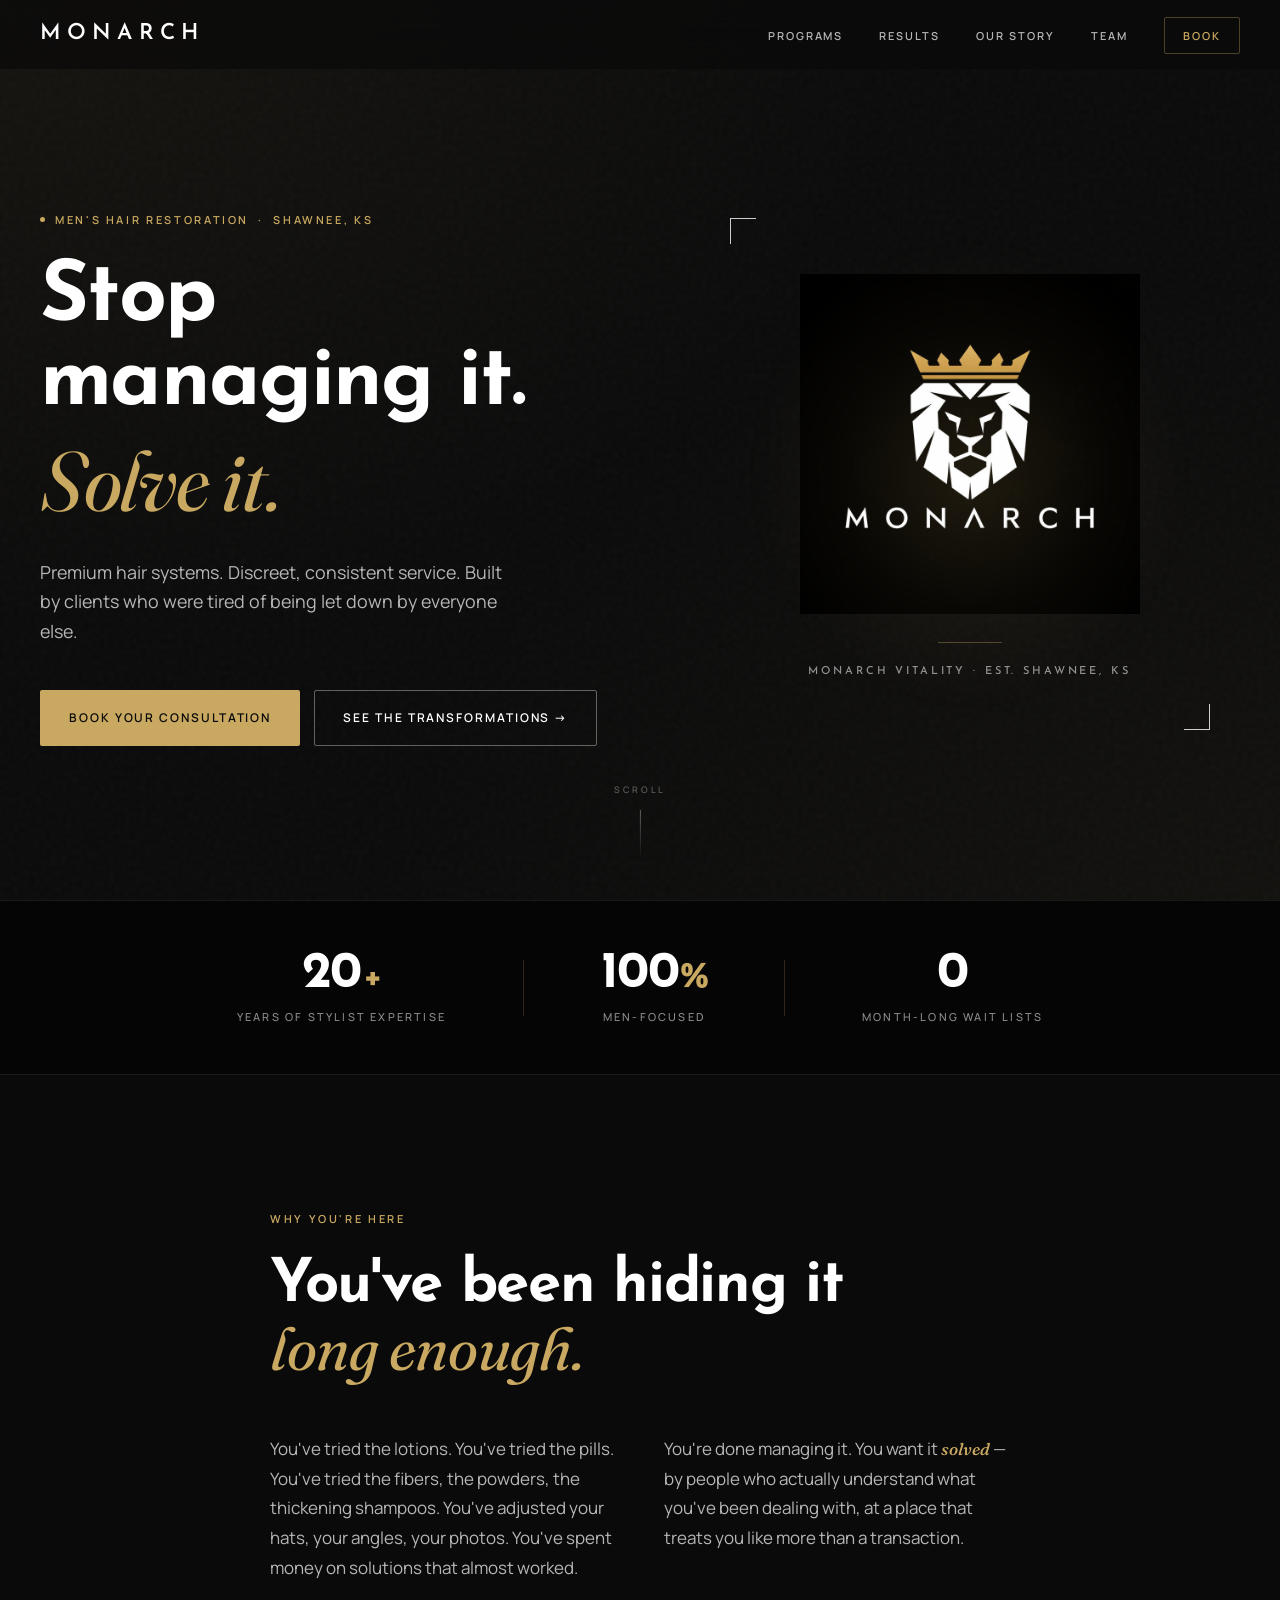
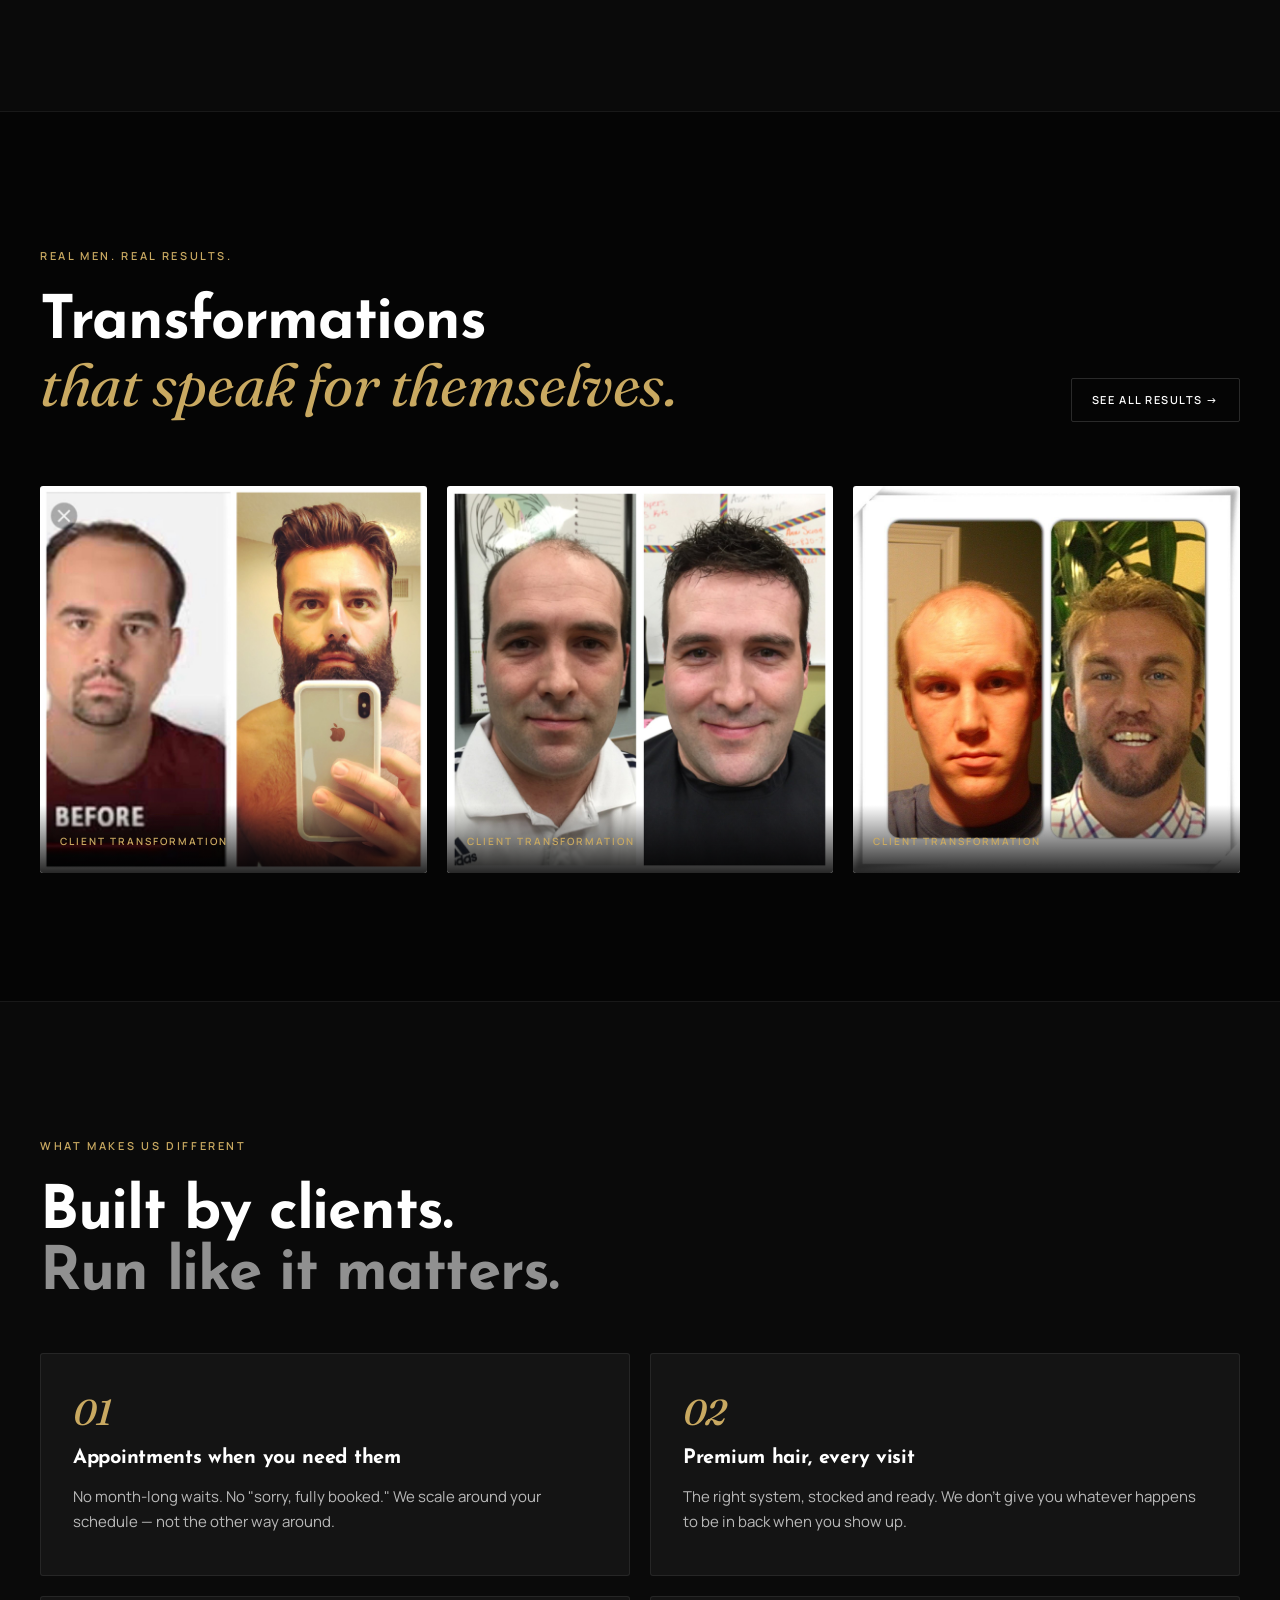
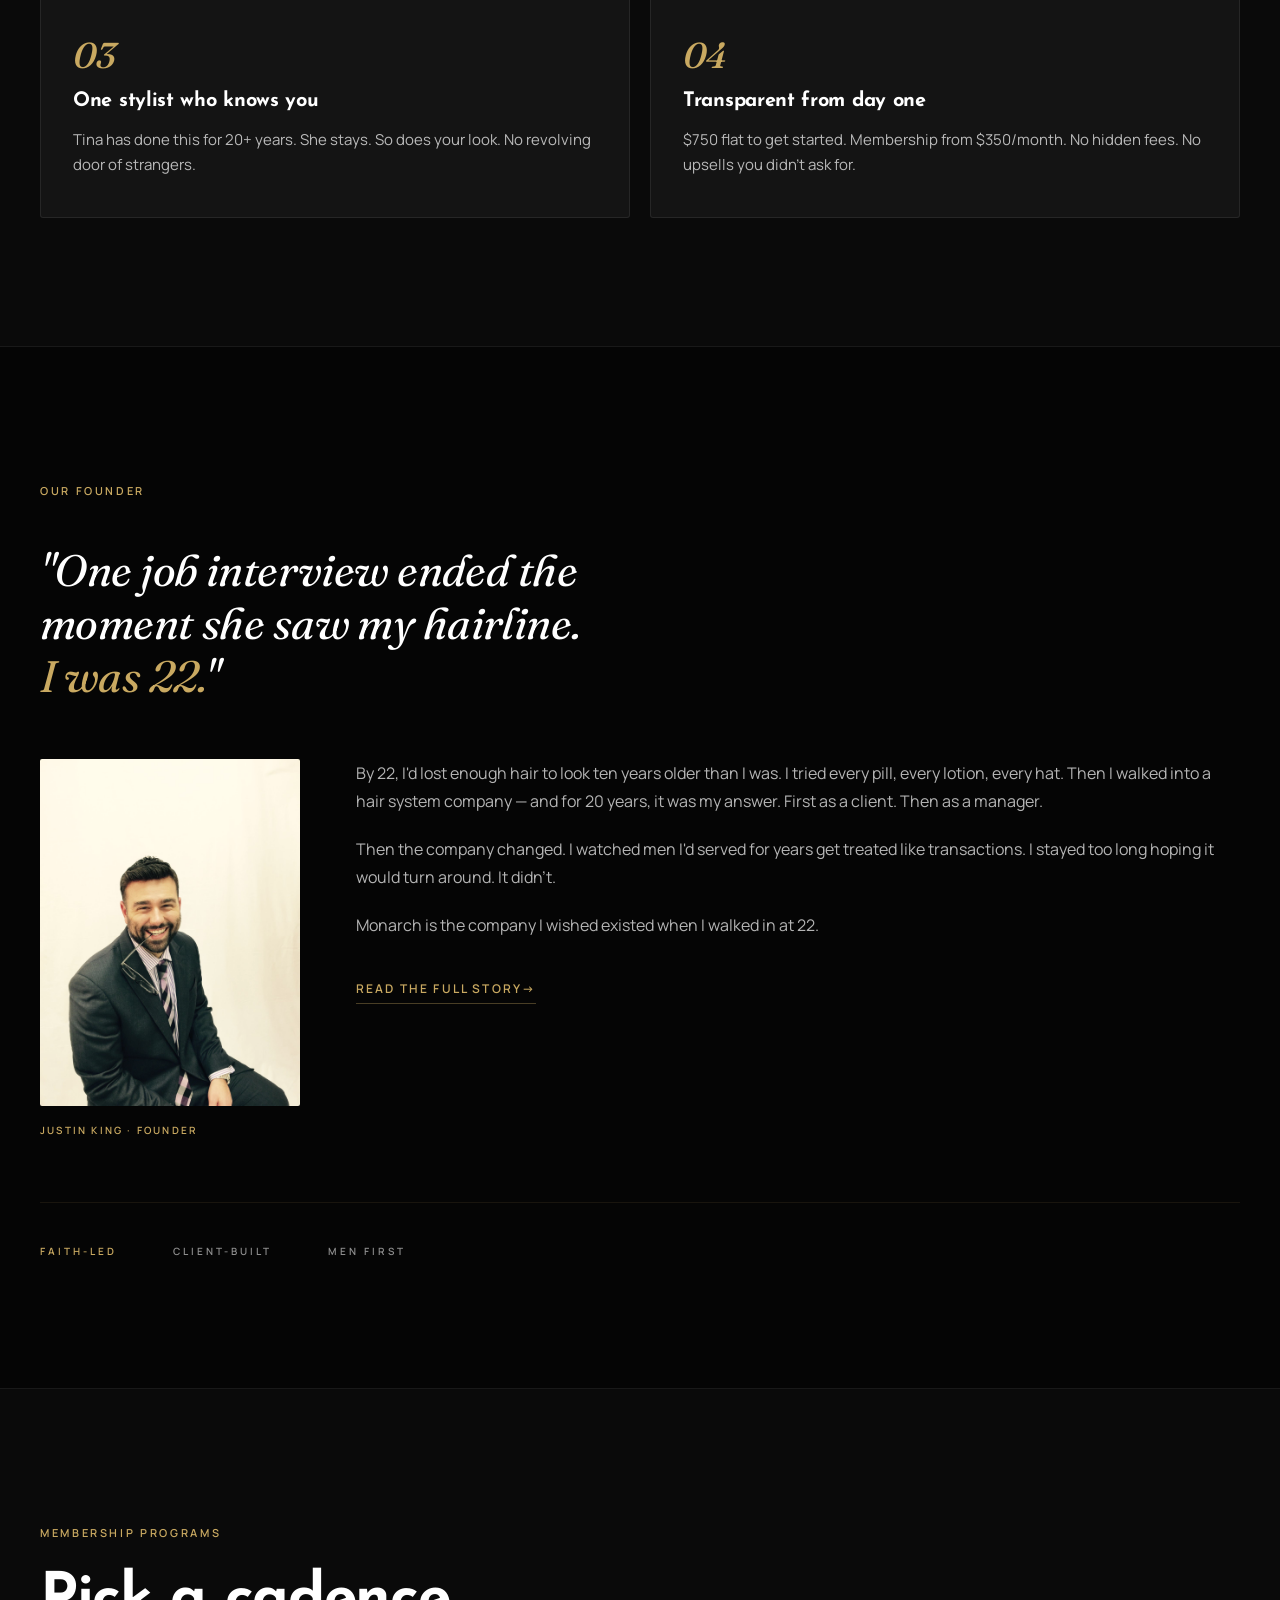
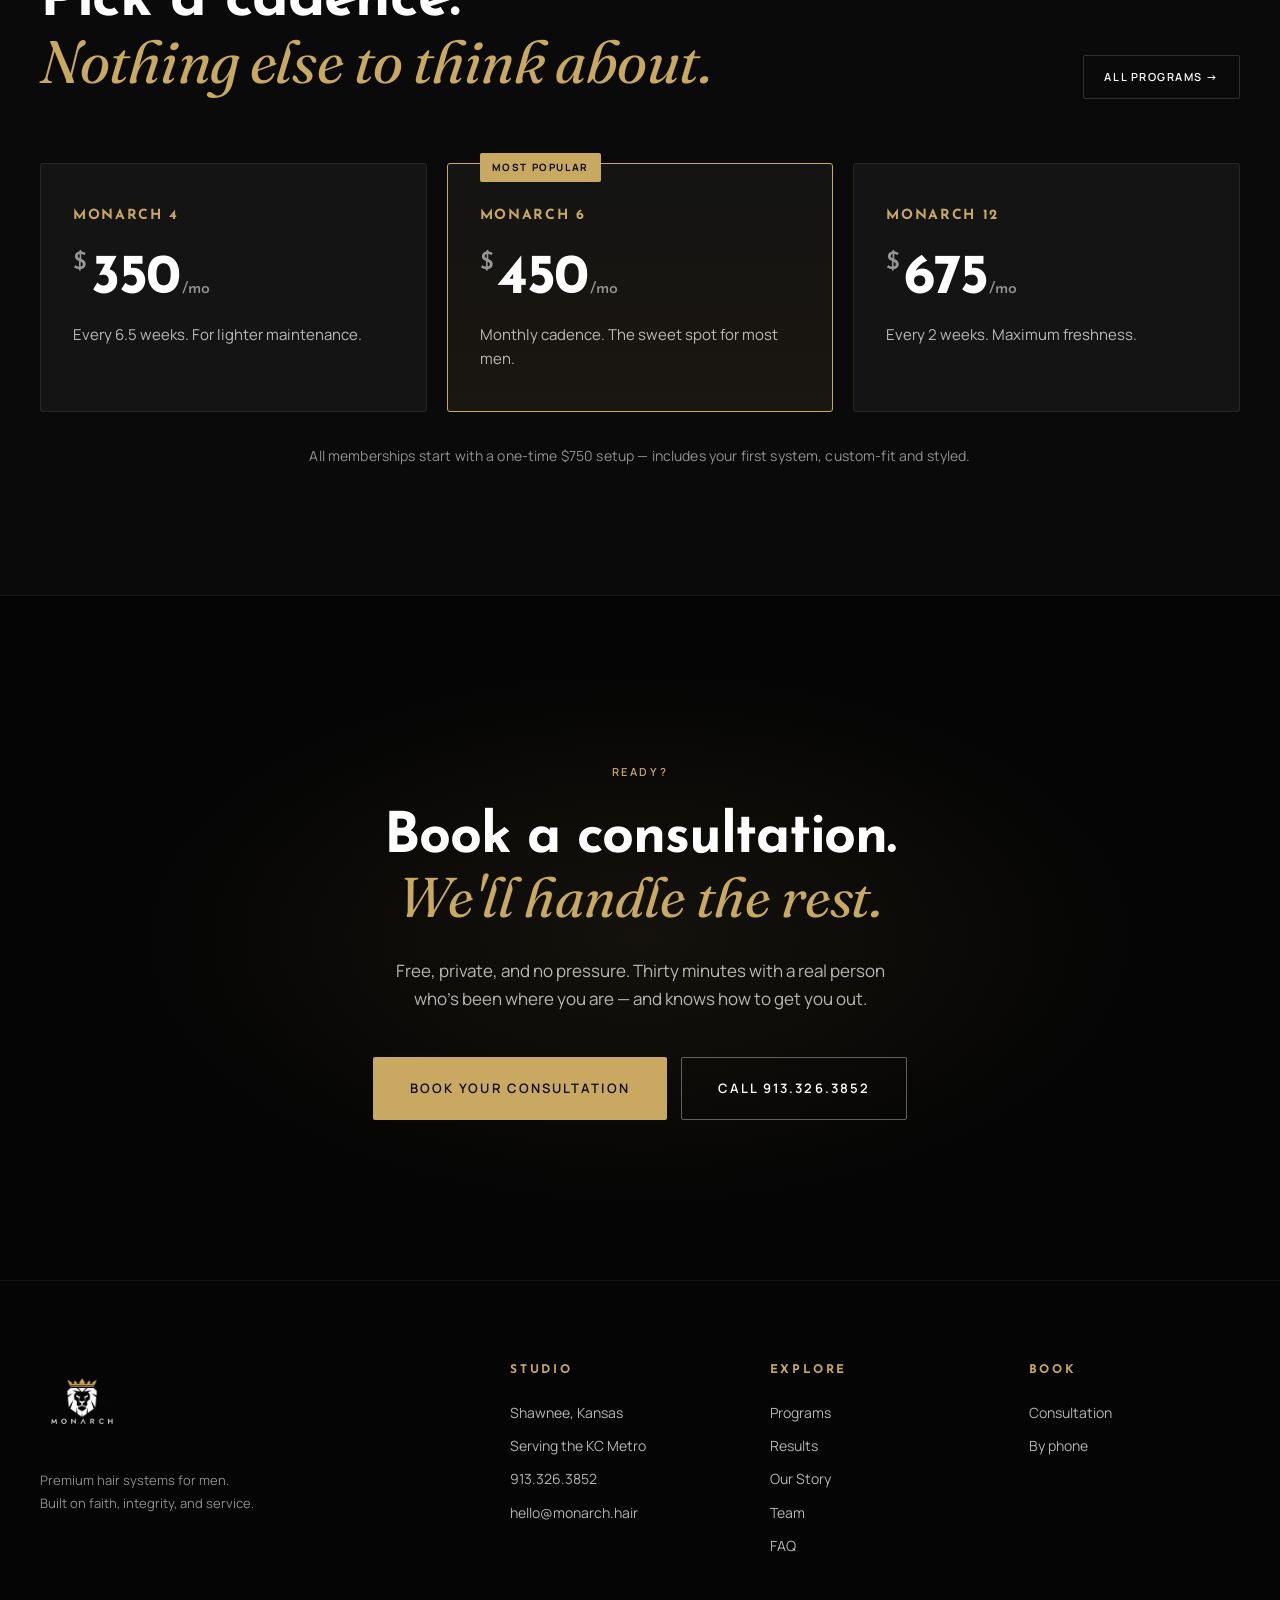
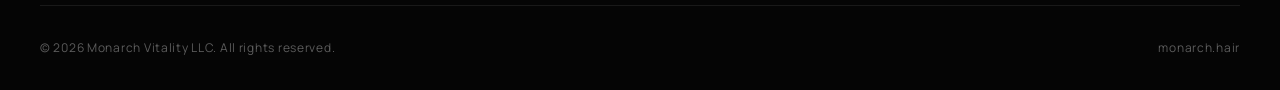
==== index.html @ 95d44c22 "initial site upload" ====
<!DOCTYPE html>
<html lang="en">
<head>
    <meta charset="UTF-8">
    <meta name="viewport" content="width=device-width, initial-scale=1.0">
    <title>Monarch — Premium Hair Systems for Men | Shawnee, KS</title>
    <meta name="description" content="Monarch is a premium men's hair restoration studio in Shawnee, KS. Discreet, consistent service. Built by clients who were tired of being let down.">
    <meta name="theme-color" content="#0A0A0A">

    <!-- Open Graph / Social -->
    <meta property="og:title" content="Monarch — Premium Hair Systems for Men">
    <meta property="og:description" content="Stop managing it. Solve it. Premium hair systems and elite service, built for men.">
    <meta property="og:type" content="website">
    <meta property="og:image" content="/images/logos/monarch-logo-white-gold-on-black.png">

    <!-- Favicon placeholder - replace with real one later -->
    <link rel="icon" type="image/png" href="images/logos/monarch-mark-black-gold.png">

    <!-- Fonts: Josefin Sans (display, matches logo) + Manrope (body) + Fraunces (serif italic) -->
    <link rel="preconnect" href="https://fonts.googleapis.com">
    <link rel="preconnect" href="https://fonts.gstatic.com" crossorigin>
    <link href="https://fonts.googleapis.com/css2?family=Josefin+Sans:wght@300;400;500;600;700&family=Manrope:wght@300;400;500;600;700&family=Fraunces:ital,wght@1,300;1,400;1,500&display=swap" rel="stylesheet">

    <link rel="stylesheet" href="css/styles.css">

    <!-- Add .js class before paint so reveal animations only apply when JS is working -->
    <script>document.documentElement.classList.add('js');</script>
</head>
<body>

<!-- ============ NAV ============ -->
<nav class="nav" id="nav">
    <div class="nav__inner">
        <a href="index.html" class="nav__logo" aria-label="Monarch home">
            <span class="nav__logo-text">MONARCH</span>
        </a>
        <button class="nav__toggle" id="navToggle" aria-label="Open menu" aria-expanded="false">
            <span></span><span></span><span></span>
        </button>
        <ul class="nav__links" id="navLinks">
            <li><a href="programs.html">Programs</a></li>
            <li><a href="results.html">Results</a></li>
            <li><a href="story.html">Our Story</a></li>
            <li><a href="team.html">Team</a></li>
            <li><a href="book.html" class="nav__cta">Book</a></li>
        </ul>
    </div>
</nav>

<!-- ============ HERO ============ -->
<section class="hero">
    <div class="hero__grain"></div>
    <div class="hero__inner">
        <div class="hero__text">
            <div class="eyebrow reveal" data-delay="0">
                <span class="eyebrow__dot"></span>
                Men's hair restoration &nbsp;·&nbsp; Shawnee, KS
            </div>
            <h1 class="hero__headline">
                <span class="reveal" data-delay="100">Stop managing it.</span>
                <span class="reveal serif-italic gold" data-delay="250">Solve it.</span>
            </h1>
            <p class="hero__sub reveal" data-delay="450">
                Premium hair systems. Discreet, consistent service.
                Built by clients who were tired of being let down by everyone else.
            </p>
            <div class="hero__ctas reveal" data-delay="600">
                <a href="book.html" class="btn btn--gold">Book your consultation</a>
                <a href="results.html" class="btn btn--ghost">See the transformations &rarr;</a>
            </div>
        </div>
        <div class="hero__visual reveal" data-delay="200">
            <div class="hero__logo-plate">
                <div class="hero__logo-glow" aria-hidden="true"></div>
                <img src="images/logos/monarch-logo-white-gold-on-black.png" alt="Monarch Vitality" class="hero__logo-mark">
                <div class="hero__logo-rule" aria-hidden="true"></div>
                <div class="hero__logo-tagline">Monarch Vitality &middot; Est. Shawnee, KS</div>
            </div>
        </div>
    </div>
    <div class="hero__scroll-hint" aria-hidden="true">
        <span>Scroll</span>
        <div class="hero__scroll-line"></div>
    </div>
</section>

<!-- ============ TRUST BAR ============ -->
<section class="trust-bar">
    <div class="trust-bar__inner">
        <div class="trust-bar__item">
            <div class="trust-bar__num">20<span>+</span></div>
            <div class="trust-bar__label">Years of stylist expertise</div>
        </div>
        <div class="trust-bar__divider"></div>
        <div class="trust-bar__item">
            <div class="trust-bar__num">100<span>%</span></div>
            <div class="trust-bar__label">Men-focused</div>
        </div>
        <div class="trust-bar__divider"></div>
        <div class="trust-bar__item">
            <div class="trust-bar__num">0</div>
            <div class="trust-bar__label">Month-long wait lists</div>
        </div>
    </div>
</section>

<!-- ============ PAIN / CONNECTION ============ -->
<section class="section pain">
    <div class="container container--narrow">
        <div class="eyebrow">Why you're here</div>
        <h2 class="section__headline">
            You've been hiding it<br>
            <span class="serif-italic gold">long enough.</span>
        </h2>
        <div class="pain__grid">
            <p class="pain__copy">
                You've tried the lotions. You've tried the pills. You've tried the fibers,
                the powders, the thickening shampoos. You've adjusted your hats, your angles,
                your photos. You've spent money on solutions that almost worked.
            </p>
            <p class="pain__copy">
                You're done managing it. You want it <em>solved</em> — by people who actually
                understand what you've been dealing with, at a place that treats you like
                more than a transaction.
            </p>
        </div>
    </div>
</section>

<!-- ============ TRANSFORMATIONS TEASER ============ -->
<section class="section transformations">
    <div class="container">
        <div class="section__head section__head--split">
            <div>
                <div class="eyebrow">Real men. Real results.</div>
                <h2 class="section__headline">
                    Transformations<br>
                    <span class="serif-italic gold">that speak for themselves.</span>
                </h2>
            </div>
            <a href="results.html" class="btn btn--ghost-sm">See all results &rarr;</a>
        </div>
        <div class="transformations__grid">
            <figure class="transformation">
                <img src="images/before-after/transformation-2.jpg" alt="Monarch client transformation — before and after" loading="lazy">
                <figcaption>
                    <span class="transformation__tag">Client transformation</span>
                </figcaption>
            </figure>
            <figure class="transformation">
                <img src="images/before-after/transformation-1.jpg" alt="Monarch client transformation — before and after" loading="lazy">
                <figcaption>
                    <span class="transformation__tag">Client transformation</span>
                </figcaption>
            </figure>
            <figure class="transformation">
                <img src="images/before-after/transformation-3.jpg" alt="Monarch client transformation — before and after" loading="lazy">
                <figcaption>
                    <span class="transformation__tag">Client transformation</span>
                </figcaption>
            </figure>
        </div>
    </div>
</section>

<!-- ============ WHY MONARCH ============ -->
<section class="section why">
    <div class="container">
        <div class="eyebrow">What makes us different</div>
        <h2 class="section__headline">
            Built by clients.<br>
            <span class="muted">Run like it matters.</span>
        </h2>

        <div class="why__grid">
            <article class="why__card">
                <div class="why__num">01</div>
                <h3 class="why__title">Appointments when you need them</h3>
                <p class="why__copy">
                    No month-long waits. No "sorry, fully booked."
                    We scale around your schedule — not the other way around.
                </p>
            </article>
            <article class="why__card">
                <div class="why__num">02</div>
                <h3 class="why__title">Premium hair, every visit</h3>
                <p class="why__copy">
                    The right system, stocked and ready. We don't give you
                    whatever happens to be in back when you show up.
                </p>
            </article>
            <article class="why__card">
                <div class="why__num">03</div>
                <h3 class="why__title">One stylist who knows you</h3>
                <p class="why__copy">
                    Tina has done this for 20+ years. She stays.
                    So does your look. No revolving door of strangers.
                </p>
            </article>
            <article class="why__card">
                <div class="why__num">04</div>
                <h3 class="why__title">Transparent from day one</h3>
                <p class="why__copy">
                    $750 flat to get started. Membership from $350/month.
                    No hidden fees. No upsells you didn't ask for.
                </p>
            </article>
        </div>
    </div>
</section>

<!-- ============ FOUNDER STORY TEASER ============ -->
<section class="section founder">
    <div class="container">
        <div class="eyebrow">Our founder</div>
        <blockquote class="founder__quote">
            "One job interview ended the moment she saw my hairline.
            <span class="gold">I was 22.</span>"
        </blockquote>
        <div class="founder__grid">
            <div class="founder__portrait">
                <img src="images/photos/justin-portrait-full.jpg" alt="Justin King, founder of Monarch">
                <div class="founder__portrait-caption">Justin King &middot; Founder</div>
            </div>
            <div class="founder__body">
                <p>
                    By 22, I'd lost enough hair to look ten years older than I was.
                    I tried every pill, every lotion, every hat. Then I walked into a
                    hair system company &mdash; and for 20 years, it was my answer.
                    First as a client. Then as a manager.
                </p>
                <p>
                    Then the company changed. I watched men I'd served for years get
                    treated like transactions. I stayed too long hoping it would turn
                    around. It didn't.
                </p>
                <p>
                    Monarch is the company I wished existed when I walked in at 22.
                </p>
                <a href="story.html" class="link-arrow">Read the full story</a>
            </div>
        </div>
        <div class="values-row">
            <div class="values-row__item">Faith-led</div>
            <div class="values-row__item">Client-built</div>
            <div class="values-row__item">Men first</div>
        </div>
    </div>
</section>

<!-- ============ PROGRAMS PREVIEW ============ -->
<section class="section programs">
    <div class="container">
        <div class="section__head section__head--split">
            <div>
                <div class="eyebrow">Membership programs</div>
                <h2 class="section__headline">
                    Pick a cadence.<br>
                    <span class="serif-italic gold">Nothing else to think about.</span>
                </h2>
            </div>
            <a href="programs.html" class="btn btn--ghost-sm">All programs &rarr;</a>
        </div>
        <div class="programs__grid">
            <div class="program">
                <div class="program__tier">Monarch 4</div>
                <div class="program__price"><span class="program__currency">$</span>350<span class="program__per">/mo</span></div>
                <div class="program__desc">Every 6.5 weeks. For lighter maintenance.</div>
            </div>
            <div class="program program--featured">
                <div class="program__badge">Most popular</div>
                <div class="program__tier">Monarch 6</div>
                <div class="program__price"><span class="program__currency">$</span>450<span class="program__per">/mo</span></div>
                <div class="program__desc">Monthly cadence. The sweet spot for most men.</div>
            </div>
            <div class="program">
                <div class="program__tier">Monarch 12</div>
                <div class="program__price"><span class="program__currency">$</span>675<span class="program__per">/mo</span></div>
                <div class="program__desc">Every 2 weeks. Maximum freshness.</div>
            </div>
        </div>
        <p class="programs__note">
            All memberships start with a one-time $750 setup &mdash; includes your first system, custom-fit and styled.
        </p>
    </div>
</section>

<!-- ============ FINAL CTA ============ -->
<section class="section cta-final">
    <div class="container container--narrow">
        <div class="cta-final__inner">
            <div class="eyebrow">Ready?</div>
            <h2 class="cta-final__headline">
                Book a consultation.<br>
                <span class="serif-italic gold">We'll handle the rest.</span>
            </h2>
            <p class="cta-final__sub">
                Free, private, and no pressure. Thirty minutes with a real person
                who's been where you are &mdash; and knows how to get you out.
            </p>
            <div class="cta-final__buttons">
                <a href="book.html" class="btn btn--gold btn--lg">Book your consultation</a>
                <a href="tel:9133263852" class="btn btn--ghost btn--lg">Call 913.326.3852</a>
            </div>
        </div>
    </div>
</section>

<!-- ============ FOOTER ============ -->
<footer class="footer">
    <div class="container">
        <div class="footer__top">
            <div class="footer__brand">
                <img src="images/logos/monarch-logo-white-gold-on-black.png" alt="Monarch" class="footer__logo">
                <p class="footer__tagline">
                    Premium hair systems for men.<br>
                    Built on faith, integrity, and service.
                </p>
            </div>
            <div class="footer__col">
                <h4>Studio</h4>
                <ul>
                    <li>Shawnee, Kansas</li>
                    <li>Serving the KC Metro</li>
                    <li><a href="tel:9133263852">913.326.3852</a></li>
                    <li><a href="mailto:hello@monarch.hair">hello@monarch.hair</a></li>
                </ul>
            </div>
            <div class="footer__col">
                <h4>Explore</h4>
                <ul>
                    <li><a href="programs.html">Programs</a></li>
                    <li><a href="results.html">Results</a></li>
                    <li><a href="story.html">Our Story</a></li>
                    <li><a href="team.html">Team</a></li>
                    <li><a href="faq.html">FAQ</a></li>
                </ul>
            </div>
            <div class="footer__col">
                <h4>Book</h4>
                <ul>
                    <li><a href="book.html">Consultation</a></li>
                    <li><a href="tel:9133263852">By phone</a></li>
                </ul>
            </div>
        </div>
        <div class="footer__bottom">
            <div>&copy; 2026 Monarch Vitality LLC. All rights reserved.</div>
            <div>monarch.hair</div>
        </div>
    </div>
</footer>

<script src="js/main.js"></script>
</body>
</html>
---- css/styles.css ----
/* ============================================================
   MONARCH VITALITY — CORE STYLES
   ============================================================ */

/* --- CSS Variables --------------------------------------- */
:root {
    /* Color palette */
    --black: #0A0A0A;
    --black-deep: #050505;
    --black-surface: #141414;
    --black-surface-2: #1C1C1C;

    --gold: #C9A961;
    --gold-bright: #D8B876;
    --gold-deep: #A88F4C;
    --gold-muted: rgba(201, 169, 97, 0.22);
    --gold-line: rgba(201, 169, 97, 0.35);
    --gold-faint: rgba(201, 169, 97, 0.1);

    --white: #FFFFFF;
    --white-95: rgba(255, 255, 255, 0.95);
    --white-80: rgba(255, 255, 255, 0.80);
    --white-70: rgba(255, 255, 255, 0.70);
    --white-55: rgba(255, 255, 255, 0.55);
    --white-35: rgba(255, 255, 255, 0.35);
    --white-15: rgba(255, 255, 255, 0.15);
    --white-08: rgba(255, 255, 255, 0.08);

    /* Typography */
    --font-display: 'Josefin Sans', -apple-system, BlinkMacSystemFont, sans-serif;
    --font-body: 'Manrope', -apple-system, BlinkMacSystemFont, sans-serif;
    --font-serif: 'Fraunces', Georgia, serif;

    /* Layout */
    --max-width: 1280px;
    --max-width-narrow: 820px;
    --gutter: clamp(1.25rem, 4vw, 2.5rem);
    --section-pad-y: clamp(5rem, 10vw, 8rem);

    /* Motion */
    --ease-out: cubic-bezier(0.16, 1, 0.3, 1);
    --ease-in-out: cubic-bezier(0.65, 0, 0.35, 1);
}

/* --- Resets ---------------------------------------------- */
*, *::before, *::after {
    box-sizing: border-box;
    margin: 0;
    padding: 0;
}

html {
    scroll-behavior: smooth;
    -webkit-font-smoothing: antialiased;
    -moz-osx-font-smoothing: grayscale;
    text-rendering: optimizeLegibility;
}

body {
    font-family: var(--font-body);
    font-weight: 400;
    font-size: 17px;
    line-height: 1.65;
    color: var(--white-80);
    background: var(--black);
    overflow-x: hidden;
}

img, svg {
    max-width: 100%;
    height: auto;
    display: block;
}

a {
    color: inherit;
    text-decoration: none;
    transition: color 0.3s var(--ease-out), opacity 0.3s var(--ease-out);
}

ul {
    list-style: none;
}

button {
    font: inherit;
    cursor: pointer;
    border: none;
    background: none;
    color: inherit;
}

/* --- Selection ------------------------------------------- */
::selection {
    background: var(--gold);
    color: var(--black);
}

/* --- Container ------------------------------------------- */
.container {
    max-width: var(--max-width);
    margin: 0 auto;
    padding: 0 var(--gutter);
}
.container--narrow {
    max-width: var(--max-width-narrow);
}

/* --- Common Typography ----------------------------------- */
.eyebrow {
    display: inline-flex;
    align-items: center;
    gap: 0.625rem;
    font-family: var(--font-body);
    font-size: 11px;
    font-weight: 600;
    letter-spacing: 0.24em;
    text-transform: uppercase;
    color: var(--gold);
    margin-bottom: 1.75rem;
}

.eyebrow__dot {
    width: 5px;
    height: 5px;
    background: var(--gold);
    border-radius: 50%;
    display: inline-block;
}

.serif-italic {
    font-family: var(--font-serif);
    font-style: italic;
    font-weight: 400;
    letter-spacing: -0.005em;
}

.gold { color: var(--gold); }
.muted { color: var(--white-55); }

/* --- Buttons --------------------------------------------- */
.btn {
    display: inline-flex;
    align-items: center;
    justify-content: center;
    gap: 0.5rem;
    font-family: var(--font-body);
    font-weight: 600;
    font-size: 12px;
    letter-spacing: 0.16em;
    text-transform: uppercase;
    padding: 1.05rem 1.75rem;
    border-radius: 2px;
    transition: all 0.3s var(--ease-out);
    white-space: nowrap;
    cursor: pointer;
    border: 1px solid transparent;
}

.btn--gold {
    background: var(--gold);
    color: var(--black);
}
.btn--gold:hover {
    background: var(--gold-bright);
    transform: translateY(-1px);
    box-shadow: 0 10px 30px -8px rgba(201, 169, 97, 0.4);
}

.btn--ghost {
    background: transparent;
    color: var(--white);
    border-color: var(--white-35);
}
.btn--ghost:hover {
    background: var(--white-08);
    border-color: var(--white-80);
}

.btn--ghost-sm {
    background: transparent;
    color: var(--white);
    border: 1px solid var(--white-15);
    padding: 0.75rem 1.25rem;
    font-size: 11px;
    letter-spacing: 0.14em;
}
.btn--ghost-sm:hover {
    border-color: var(--gold);
    color: var(--gold);
}

.btn--lg {
    font-size: 13px;
    padding: 1.25rem 2.25rem;
}

.link-arrow {
    display: inline-block;
    font-size: 12px;
    font-weight: 600;
    letter-spacing: 0.18em;
    text-transform: uppercase;
    color: var(--gold);
    padding: 0.75rem 0 0.3rem;
    border-bottom: 1px solid var(--gold-line);
    transition: all 0.3s var(--ease-out);
}
.link-arrow::after {
    content: ' →';
    transition: transform 0.3s var(--ease-out);
    display: inline-block;
}
.link-arrow:hover {
    color: var(--gold-bright);
    border-color: var(--gold);
}
.link-arrow:hover::after {
    transform: translateX(4px);
}

/* ============================================================
   NAVIGATION
   ============================================================ */
.nav {
    position: fixed;
    top: 0;
    left: 0;
    right: 0;
    z-index: 100;
    background: rgba(10, 10, 10, 0.72);
    backdrop-filter: blur(18px);
    -webkit-backdrop-filter: blur(18px);
    border-bottom: 1px solid transparent;
    transition: all 0.3s var(--ease-out);
}
.nav.is-scrolled {
    background: rgba(10, 10, 10, 0.92);
    border-bottom-color: var(--white-08);
}

.nav__inner {
    max-width: var(--max-width);
    margin: 0 auto;
    padding: 1.25rem var(--gutter);
    display: flex;
    align-items: center;
    justify-content: space-between;
}

.nav__logo {
    text-decoration: none;
    line-height: 1;
}

.nav__logo-text {
    font-family: var(--font-display);
    font-weight: 600;
    font-size: 22px;
    letter-spacing: 0.28em;
    color: var(--white);
    text-transform: uppercase;
    transition: font-size 0.3s var(--ease-out), color 0.3s var(--ease-out);
    display: inline-block;
    padding-right: 0.28em; /* offset the last-letter tracking so it looks balanced */
}
.nav__logo:hover .nav__logo-text { color: var(--gold); }
.nav.is-scrolled .nav__logo-text { font-size: 18px; }

.nav__links {
    display: flex;
    gap: 2.25rem;
    align-items: center;
}

.nav__links a {
    font-size: 11px;
    font-weight: 600;
    letter-spacing: 0.18em;
    text-transform: uppercase;
    color: var(--white-70);
    position: relative;
    padding: 0.25rem 0;
}
.nav__links a:hover { color: var(--white); }

.nav__cta {
    color: var(--gold) !important;
    border: 1px solid var(--gold-line);
    padding: 0.625rem 1.125rem !important;
    border-radius: 2px;
    transition: all 0.3s var(--ease-out);
}
.nav__cta:hover {
    background: var(--gold);
    color: var(--black) !important;
    border-color: var(--gold);
}

/* Mobile nav toggle */
.nav__toggle {
    display: none;
    width: 32px;
    height: 32px;
    flex-direction: column;
    justify-content: center;
    gap: 5px;
    padding: 0;
}
.nav__toggle span {
    display: block;
    width: 22px;
    height: 1.5px;
    background: var(--white);
    transition: all 0.3s var(--ease-out);
}
.nav__toggle.is-open span:nth-child(1) { transform: translateY(6.5px) rotate(45deg); }
.nav__toggle.is-open span:nth-child(2) { opacity: 0; }
.nav__toggle.is-open span:nth-child(3) { transform: translateY(-6.5px) rotate(-45deg); }

/* ============================================================
   HERO
   ============================================================ */
.hero {
    position: relative;
    min-height: 100vh;
    display: flex;
    align-items: center;
    padding: 9rem var(--gutter) 6rem;
    background: radial-gradient(ellipse at top left, rgba(201, 169, 97, 0.06) 0%, transparent 50%),
                radial-gradient(ellipse at bottom right, rgba(201, 169, 97, 0.04) 0%, transparent 50%),
                var(--black);
    overflow: hidden;
}

/* Subtle grain texture for luxury atmosphere */
.hero__grain {
    position: absolute;
    inset: 0;
    opacity: 0.035;
    pointer-events: none;
    background-image: url("data:image/svg+xml,%3Csvg viewBox='0 0 200 200' xmlns='http://www.w3.org/2000/svg'%3E%3Cfilter id='n'%3E%3CfeTurbulence type='fractalNoise' baseFrequency='0.85' stitchTiles='stitch'/%3E%3C/filter%3E%3Crect width='100%25' height='100%25' filter='url(%23n)'/%3E%3C/svg%3E");
}

.hero__inner {
    position: relative;
    max-width: var(--max-width);
    width: 100%;
    margin: 0 auto;
    z-index: 2;
    display: grid;
    grid-template-columns: 1.1fr 1fr;
    gap: clamp(2rem, 5vw, 5rem);
    align-items: center;
}

.hero__text {
    max-width: 560px;
}

.hero__headline {
    font-family: var(--font-display);
    font-weight: 700;
    font-size: clamp(2.75rem, 7vw, 5.25rem);
    line-height: 1;
    letter-spacing: -0.02em;
    color: var(--white);
    margin-bottom: 2rem;
    max-width: 14ch;
}
.hero__headline span {
    display: block;
}
.hero__headline .serif-italic {
    font-weight: 400;
    line-height: 1.05;
    letter-spacing: -0.015em;
    margin-top: 0.15em;
}

.hero__sub {
    font-size: clamp(1rem, 1.4vw, 1.15rem);
    line-height: 1.65;
    color: var(--white-70);
    max-width: 44ch;
    margin-bottom: 2.75rem;
    font-weight: 400;
}

.hero__ctas {
    display: flex;
    gap: 0.875rem;
    flex-wrap: wrap;
    align-items: center;
}

/* Hero logo plate — the brand moment */
.hero__visual {
    position: relative;
    display: flex;
    justify-content: center;
    align-items: center;
}

.hero__logo-plate {
    position: relative;
    width: 100%;
    max-width: 480px;
    padding: 3.5rem 2.5rem 3rem;
    display: flex;
    flex-direction: column;
    align-items: center;
    text-align: center;
}

.hero__logo-glow {
    position: absolute;
    inset: 0;
    background: radial-gradient(ellipse at center, rgba(201, 169, 97, 0.16) 0%, rgba(201, 169, 97, 0.04) 40%, transparent 65%);
    filter: blur(10px);
    pointer-events: none;
    z-index: 0;
}

.hero__logo-mark {
    position: relative;
    z-index: 1;
    width: 100%;
    max-width: 340px;
    height: auto;
    /* Blend the PNG's black background into the page so the square disappears */
    mix-blend-mode: screen;
}

.hero__logo-rule {
    position: relative;
    z-index: 1;
    width: 64px;
    height: 1px;
    background: var(--gold-line);
    margin: 1.75rem 0 1.25rem;
}

.hero__logo-tagline {
    position: relative;
    z-index: 1;
    font-family: var(--font-display);
    font-size: 11px;
    font-weight: 500;
    letter-spacing: 0.26em;
    text-transform: uppercase;
    color: var(--white-55);
}

/* Corner brackets — Omega-watch detail */
.hero__visual::before,
.hero__visual::after {
    content: '';
    position: absolute;
    width: 26px;
    height: 26px;
    border-color: var(--gold);
    z-index: 4;
    pointer-events: none;
}
.hero__visual::before {
    top: 0;
    left: calc(50% - 240px);
    border-top: 1px solid;
    border-left: 1px solid;
}
.hero__visual::after {
    bottom: 0;
    right: calc(50% - 240px);
    border-bottom: 1px solid;
    border-right: 1px solid;
}

.hero__scroll-hint {
    position: absolute;
    bottom: 2.5rem;
    left: 50%;
    transform: translateX(-50%);
    display: flex;
    flex-direction: column;
    align-items: center;
    gap: 0.75rem;
    color: var(--white-35);
    font-size: 9px;
    letter-spacing: 0.3em;
    text-transform: uppercase;
    font-weight: 500;
}
.hero__scroll-line {
    width: 1px;
    height: 50px;
    background: linear-gradient(to bottom, var(--white-35), transparent);
    animation: scrollLine 2.4s var(--ease-in-out) infinite;
}
@keyframes scrollLine {
    0% { transform: scaleY(0); transform-origin: top; }
    50% { transform: scaleY(1); transform-origin: top; }
    51% { transform-origin: bottom; }
    100% { transform: scaleY(0); transform-origin: bottom; }
}

/* ============================================================
   REVEAL ANIMATIONS (page-load hero + scroll-triggered)
   Only apply the hiding when JS is available — if JS fails,
   everything stays visible.
   ============================================================ */
.js .reveal {
    opacity: 0;
    transform: translateY(24px);
    transition: opacity 1s var(--ease-out), transform 1s var(--ease-out);
}
.js .reveal.is-visible {
    opacity: 1;
    transform: translateY(0);
}

/* ============================================================
   TRUST BAR
   ============================================================ */
.trust-bar {
    background: var(--black-deep);
    border-top: 1px solid var(--white-08);
    border-bottom: 1px solid var(--white-08);
    padding: 3rem var(--gutter);
}

.trust-bar__inner {
    max-width: var(--max-width);
    margin: 0 auto;
    display: flex;
    align-items: center;
    justify-content: center;
    gap: clamp(2rem, 6vw, 5rem);
    flex-wrap: wrap;
}

.trust-bar__item {
    text-align: center;
}

.trust-bar__num {
    font-family: var(--font-display);
    font-size: clamp(2.5rem, 4vw, 3.25rem);
    font-weight: 700;
    color: var(--white);
    letter-spacing: -0.03em;
    line-height: 1;
    margin-bottom: 0.5rem;
}
.trust-bar__num span {
    color: var(--gold);
    font-size: 0.7em;
    margin-left: 0.05em;
}

.trust-bar__label {
    font-size: 11px;
    font-weight: 500;
    letter-spacing: 0.2em;
    text-transform: uppercase;
    color: var(--white-55);
}

.trust-bar__divider {
    width: 1px;
    height: 56px;
    background: var(--gold-muted);
}

/* ============================================================
   SECTION BASE
   ============================================================ */
.section {
    padding: var(--section-pad-y) 0;
    position: relative;
}

.section__headline {
    font-family: var(--font-display);
    font-weight: 700;
    font-size: clamp(2.25rem, 5vw, 3.75rem);
    line-height: 1.02;
    letter-spacing: -0.022em;
    color: var(--white);
    margin-bottom: 3rem;
}
.section__headline .serif-italic { font-weight: 400; }

.section__head {
    margin-bottom: 4rem;
}
.section__head--split {
    display: flex;
    justify-content: space-between;
    align-items: flex-end;
    gap: 2rem;
    flex-wrap: wrap;
}
.section__head--split .section__headline { margin-bottom: 0; }

/* ============================================================
   PAIN SECTION
   ============================================================ */
.pain {
    background: var(--black);
}

.pain__grid {
    display: grid;
    grid-template-columns: 1fr 1fr;
    gap: 3rem;
    margin-top: 1rem;
}

.pain__copy {
    font-size: 1.0625rem;
    line-height: 1.75;
    color: var(--white-70);
}
.pain__copy em {
    font-family: var(--font-serif);
    font-style: italic;
    color: var(--gold);
    font-weight: 500;
}

/* ============================================================
   TRANSFORMATIONS
   ============================================================ */
.transformations {
    background: var(--black-deep);
    border-top: 1px solid var(--white-08);
    border-bottom: 1px solid var(--white-08);
}

.transformations__grid {
    display: grid;
    grid-template-columns: repeat(3, 1fr);
    gap: 1.25rem;
}

.transformation {
    position: relative;
    overflow: hidden;
    border-radius: 3px;
    background: var(--black-surface);
    aspect-ratio: 1 / 1;
    transition: transform 0.5s var(--ease-out);
}
.transformation img {
    width: 100%;
    height: 100%;
    object-fit: cover;
    transition: transform 0.8s var(--ease-out);
}
.transformation:hover img {
    transform: scale(1.04);
}

.transformation figcaption {
    position: absolute;
    bottom: 0;
    left: 0;
    right: 0;
    padding: 1.25rem;
    background: linear-gradient(to top, rgba(0,0,0,0.85), transparent);
}
.transformation__tag {
    font-size: 10px;
    font-weight: 600;
    letter-spacing: 0.2em;
    text-transform: uppercase;
    color: var(--gold);
}

/* ============================================================
   WHY MONARCH
   ============================================================ */
.why {
    background: var(--black);
}

.why__grid {
    display: grid;
    grid-template-columns: repeat(2, 1fr);
    gap: 1.25rem;
}

.why__card {
    padding: 2.5rem 2rem;
    background: var(--black-surface);
    border: 1px solid var(--white-08);
    border-radius: 3px;
    position: relative;
    overflow: hidden;
    transition: all 0.5s var(--ease-out);
}
.why__card::before {
    content: '';
    position: absolute;
    top: 0;
    left: 0;
    right: 0;
    height: 1px;
    background: transparent;
    transition: background 0.5s var(--ease-out);
}
.why__card:hover {
    border-color: var(--gold-muted);
    transform: translateY(-3px);
}
.why__card:hover::before {
    background: var(--gold);
}

.why__num {
    font-family: var(--font-serif);
    font-style: italic;
    font-size: 2.25rem;
    font-weight: 500;
    color: var(--gold);
    letter-spacing: -0.03em;
    margin-bottom: 1rem;
    line-height: 1;
}

.why__title {
    font-family: var(--font-display);
    font-weight: 700;
    font-size: 1.25rem;
    line-height: 1.25;
    color: var(--white);
    letter-spacing: -0.015em;
    margin-bottom: 0.875rem;
}

.why__copy {
    font-size: 0.9375rem;
    line-height: 1.65;
    color: var(--white-70);
}

/* ============================================================
   FOUNDER TEASER
   ============================================================ */
.founder {
    background: var(--black-deep);
    border-top: 1px solid var(--white-08);
    border-bottom: 1px solid var(--white-08);
}

.founder__quote {
    font-family: var(--font-serif);
    font-style: italic;
    font-weight: 400;
    font-size: clamp(1.75rem, 4vw, 2.75rem);
    line-height: 1.2;
    color: var(--white);
    letter-spacing: -0.013em;
    max-width: 20ch;
    margin: 1rem 0 3.5rem;
}

.founder__grid {
    display: grid;
    grid-template-columns: 260px 1fr;
    gap: 3.5rem;
    align-items: start;
    margin-bottom: 4rem;
}

.founder__portrait {
    position: relative;
}
.founder__portrait img {
    width: 100%;
    aspect-ratio: 3 / 4;
    object-fit: cover;
    object-position: center top;
    border-radius: 2px;
    filter: grayscale(0.1) contrast(1.02);
}
.founder__portrait-caption {
    margin-top: 1rem;
    font-size: 10px;
    font-weight: 600;
    letter-spacing: 0.22em;
    text-transform: uppercase;
    color: var(--gold);
}

.founder__body p {
    font-size: 1rem;
    line-height: 1.75;
    color: var(--white-70);
    margin-bottom: 1.25rem;
}
.founder__body p:last-of-type { margin-bottom: 1.75rem; }

/* Values row */
.values-row {
    display: flex;
    gap: 3.5rem;
    padding-top: 2.5rem;
    border-top: 1px solid var(--gold-faint);
    flex-wrap: wrap;
}
.values-row__item {
    font-size: 10px;
    font-weight: 600;
    letter-spacing: 0.3em;
    text-transform: uppercase;
    color: var(--white-55);
    position: relative;
}
.values-row__item:first-child { color: var(--gold); }

/* ============================================================
   PROGRAMS
   ============================================================ */
.programs {
    background: var(--black);
}

.programs__grid {
    display: grid;
    grid-template-columns: repeat(3, 1fr);
    gap: 1.25rem;
    margin-bottom: 2rem;
}

.program {
    position: relative;
    padding: 2.5rem 2rem;
    background: var(--black-surface);
    border: 1px solid var(--white-08);
    border-radius: 3px;
    transition: all 0.4s var(--ease-out);
}
.program:hover {
    border-color: var(--gold-muted);
    transform: translateY(-3px);
}

.program--featured {
    border-color: var(--gold);
    background: linear-gradient(180deg, var(--black-surface) 0%, #1A1610 100%);
}

.program__badge {
    position: absolute;
    top: -11px;
    left: 2rem;
    background: var(--gold);
    color: var(--black);
    font-size: 10px;
    font-weight: 700;
    letter-spacing: 0.16em;
    text-transform: uppercase;
    padding: 0.4rem 0.75rem;
    border-radius: 2px;
}

.program__tier {
    font-family: var(--font-display);
    font-size: 0.875rem;
    font-weight: 700;
    letter-spacing: 0.12em;
    text-transform: uppercase;
    color: var(--gold);
    margin-bottom: 1.5rem;
}

.program__price {
    font-family: var(--font-display);
    font-weight: 700;
    font-size: 3.5rem;
    color: var(--white);
    letter-spacing: -0.03em;
    line-height: 1;
    margin-bottom: 1rem;
}
.program__currency {
    font-size: 1.5rem;
    font-weight: 600;
    vertical-align: top;
    margin-right: 0.15em;
    color: var(--white-55);
    letter-spacing: 0;
}
.program__per {
    font-size: 1rem;
    font-weight: 500;
    color: var(--white-55);
    letter-spacing: 0;
    margin-left: 0.15em;
}

.program__desc {
    font-size: 0.9375rem;
    line-height: 1.6;
    color: var(--white-70);
}

.programs__note {
    text-align: center;
    font-size: 0.875rem;
    color: var(--white-55);
    margin-top: 2rem;
    letter-spacing: 0.01em;
}

/* ============================================================
   FINAL CTA
   ============================================================ */
.cta-final {
    background: var(--black-deep);
    border-top: 1px solid var(--white-08);
    position: relative;
    overflow: hidden;
}
.cta-final::before {
    content: '';
    position: absolute;
    inset: 0;
    background: radial-gradient(ellipse at center, rgba(201, 169, 97, 0.08) 0%, transparent 55%);
    pointer-events: none;
}

.cta-final__inner {
    position: relative;
    text-align: center;
    padding: 2rem 0;
}

.cta-final__headline {
    font-family: var(--font-display);
    font-weight: 700;
    font-size: clamp(2rem, 5vw, 3.5rem);
    line-height: 1.05;
    letter-spacing: -0.022em;
    color: var(--white);
    margin-bottom: 1.5rem;
}
.cta-final__headline .serif-italic { font-weight: 400; }

.cta-final__sub {
    font-size: 1.0625rem;
    line-height: 1.65;
    color: var(--white-70);
    max-width: 52ch;
    margin: 0 auto 2.75rem;
}

.cta-final__buttons {
    display: flex;
    gap: 0.875rem;
    justify-content: center;
    flex-wrap: wrap;
}

/* ============================================================
   FOOTER
   ============================================================ */
.footer {
    background: var(--black-deep);
    padding: 5rem 0 2rem;
    border-top: 1px solid var(--gold-faint);
}

.footer__top {
    display: grid;
    grid-template-columns: 2fr 1fr 1fr 1fr;
    gap: 3rem;
    padding-bottom: 3rem;
    border-bottom: 1px solid var(--white-08);
}

.footer__logo {
    height: 84px;
    width: auto;
    margin-bottom: 1.5rem;
    mix-blend-mode: screen;
}

.footer__tagline {
    font-size: 0.8125rem;
    color: var(--white-55);
    line-height: 1.7;
    max-width: 28ch;
}

.footer__col h4 {
    font-family: var(--font-display);
    font-weight: 700;
    font-size: 0.75rem;
    letter-spacing: 0.22em;
    text-transform: uppercase;
    color: var(--gold);
    margin-bottom: 1.25rem;
}

.footer__col ul { display: flex; flex-direction: column; gap: 0.625rem; }
.footer__col li { font-size: 0.875rem; color: var(--white-70); }
.footer__col a:hover { color: var(--gold); }

.footer__bottom {
    padding-top: 2rem;
    display: flex;
    justify-content: space-between;
    font-size: 0.75rem;
    color: var(--white-35);
    letter-spacing: 0.06em;
    flex-wrap: wrap;
    gap: 1rem;
}

/* ============================================================
   RESPONSIVE — TABLET
   ============================================================ */
@media (max-width: 1024px) {
    .hero__inner { grid-template-columns: 1fr; gap: 2.5rem; }
    .hero__text { max-width: 100%; }
    .hero__visual { order: -1; }
    .hero__logo-plate { max-width: 380px; padding: 2rem 2rem 2rem; }
    .hero__logo-mark { max-width: 260px; }
    .hero__visual::before,
    .hero__visual::after { display: none; }

    .pain__grid { grid-template-columns: 1fr; gap: 1.5rem; }
    .transformations__grid { grid-template-columns: repeat(2, 1fr); }
    .why__grid { grid-template-columns: repeat(2, 1fr); }
    .programs__grid { grid-template-columns: 1fr; max-width: 480px; margin-left: auto; margin-right: auto; }
    .footer__top { grid-template-columns: 1fr 1fr; }
    .footer__brand { grid-column: 1 / -1; }
}

/* ============================================================
   RESPONSIVE — MOBILE
   ============================================================ */
@media (max-width: 768px) {
    body { font-size: 16px; }

    /* Nav */
    .nav__logo-text { font-size: 18px; letter-spacing: 0.24em; }
    .nav.is-scrolled .nav__logo-text { font-size: 16px; }
    .nav__toggle { display: flex; }
    .nav__links {
        position: fixed;
        top: 0;
        right: 0;
        bottom: 0;
        width: min(80vw, 320px);
        flex-direction: column;
        justify-content: center;
        gap: 2rem;
        background: var(--black);
        border-left: 1px solid var(--white-08);
        padding: 2rem;
        transform: translateX(100%);
        transition: transform 0.4s var(--ease-out);
    }
    .nav__links.is-open { transform: translateX(0); }
    .nav__links a { font-size: 14px; }

    /* Hero */
    .hero { min-height: auto; padding-top: 7rem; padding-bottom: 4rem; }
    .hero__headline { margin-bottom: 1.5rem; }
    .hero__ctas { flex-direction: column; align-items: stretch; }
    .hero__ctas .btn { width: 100%; }
    .hero__logo-plate { max-width: 300px; padding: 1.5rem; }
    .hero__logo-mark { max-width: 220px; }
    .hero__scroll-hint { display: none; }

    /* Trust bar */
    .trust-bar { padding: 2rem var(--gutter); }
    .trust-bar__inner { gap: 1.5rem; }
    .trust-bar__divider { display: none; }

    /* Grids */
    .transformations__grid { grid-template-columns: 1fr; }
    .why__grid { grid-template-columns: 1fr; }

    /* Founder */
    .founder__grid { grid-template-columns: 1fr; gap: 2rem; }
    .founder__portrait { max-width: 240px; }
    .values-row { gap: 1.5rem; }

    /* CTA Final */
    .cta-final__buttons { flex-direction: column; align-items: stretch; }
    .cta-final__buttons .btn { width: 100%; }

    /* Footer */
    .footer__logo { height: 68px; }
    .footer__top { grid-template-columns: 1fr; gap: 2rem; }
    .footer__bottom { flex-direction: column; text-align: center; }
}

/* ============================================================
   MOTION REDUCED
   ============================================================ */
@media (prefers-reduced-motion: reduce) {
    *, *::before, *::after {
        animation-duration: 0.01ms !important;
        transition-duration: 0.01ms !important;
    }
    .reveal { opacity: 1; transform: none; }
}
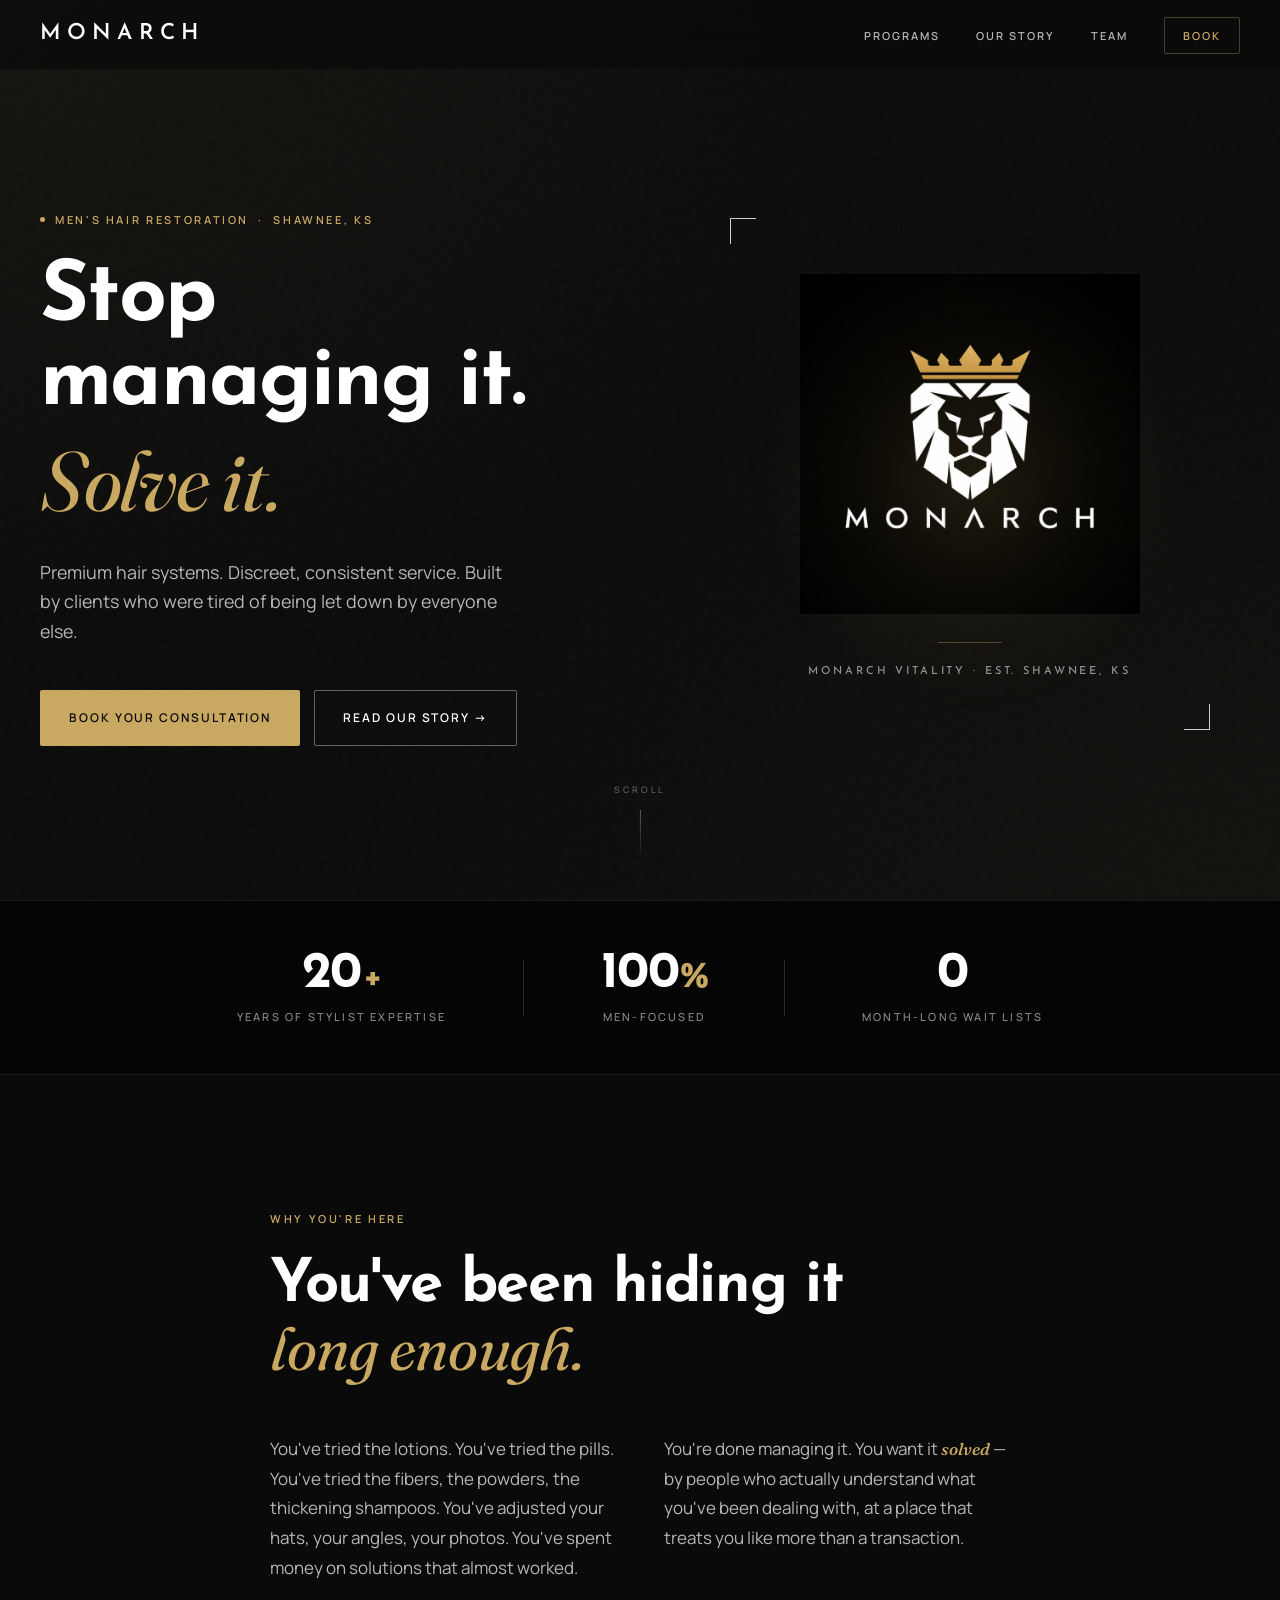
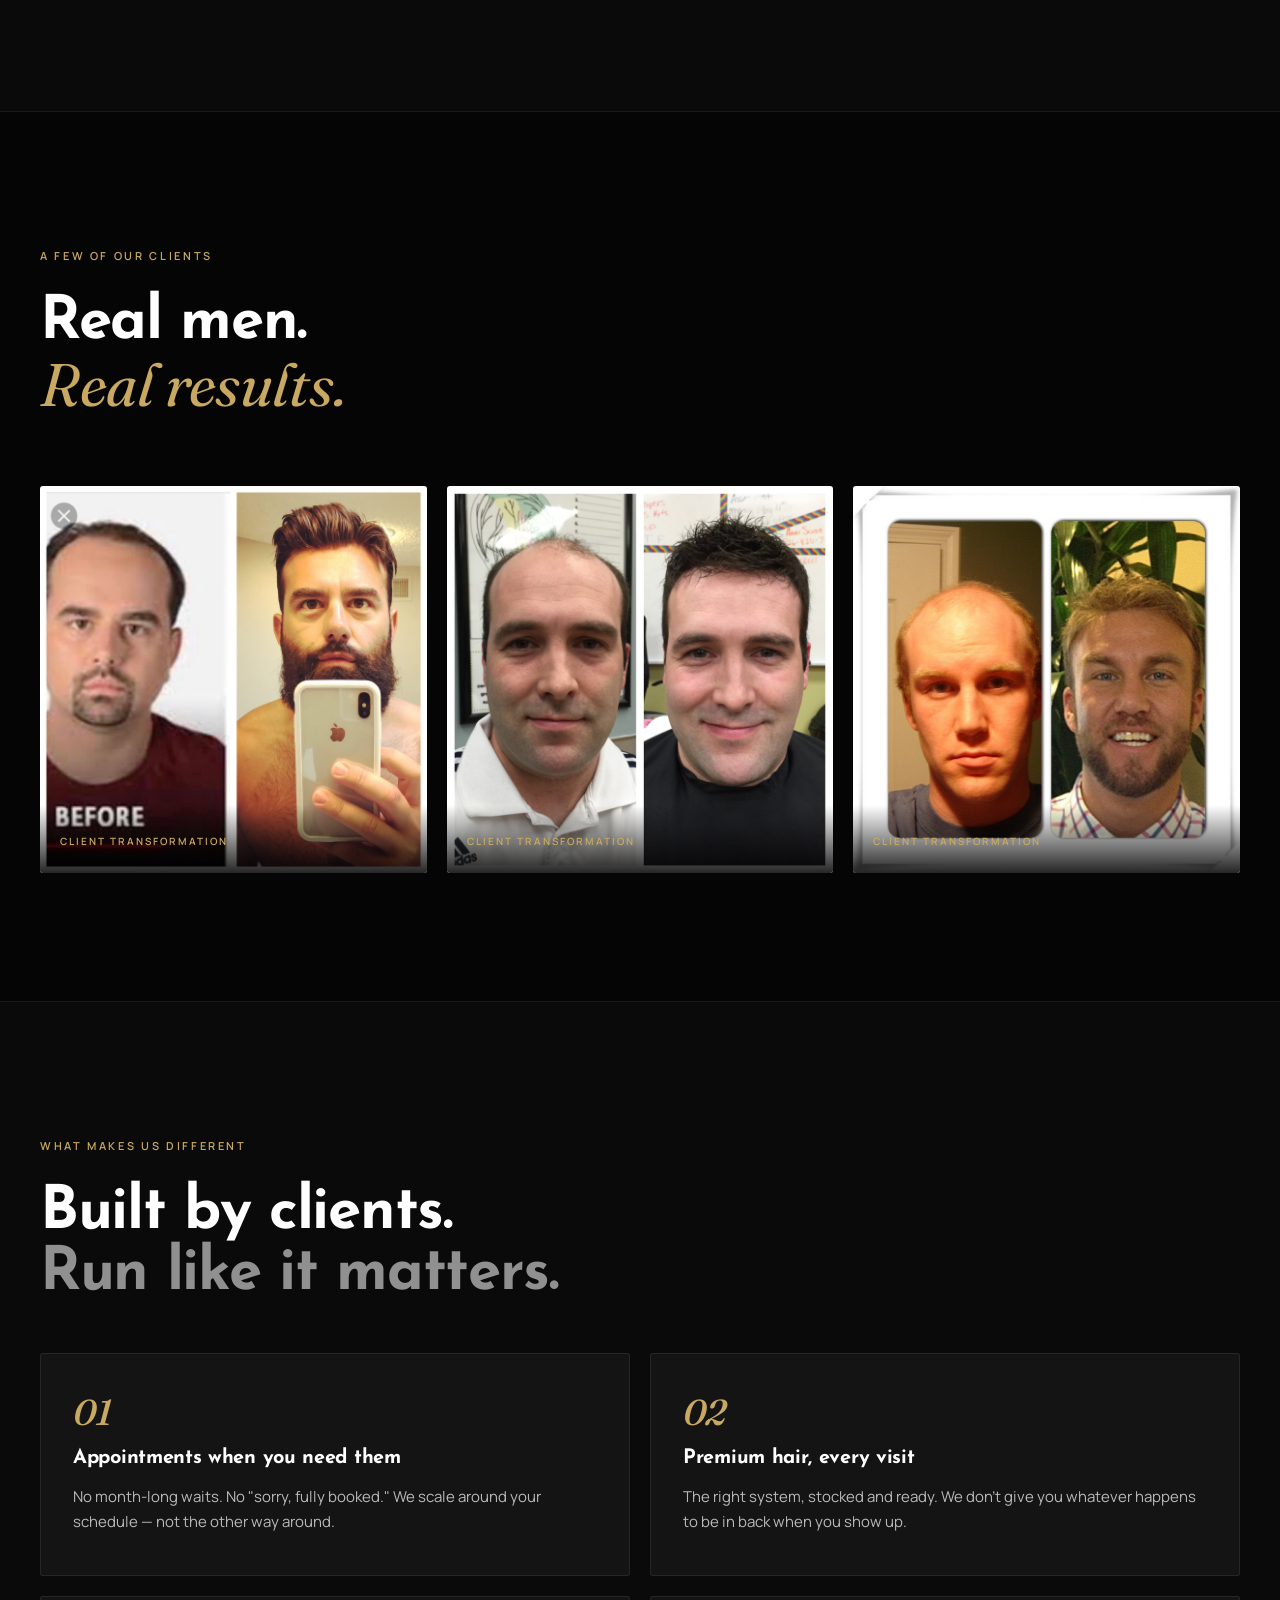
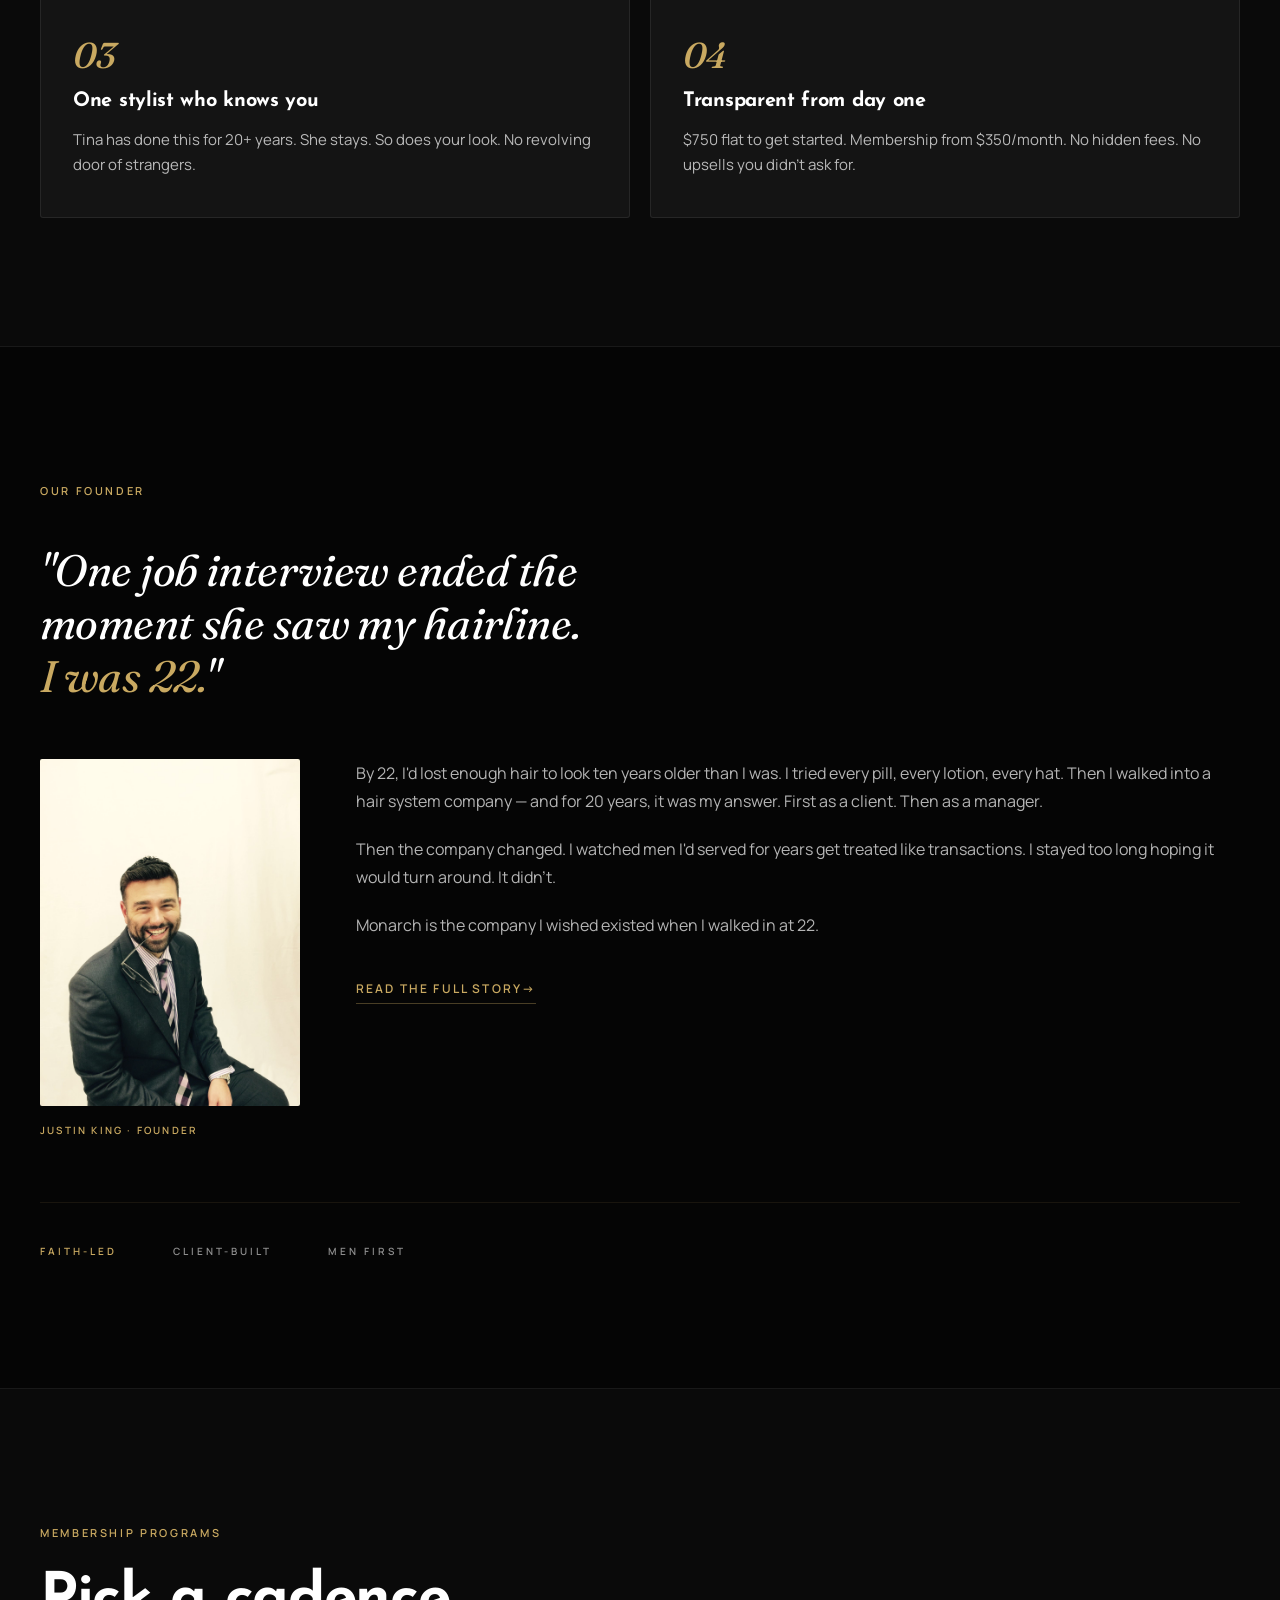
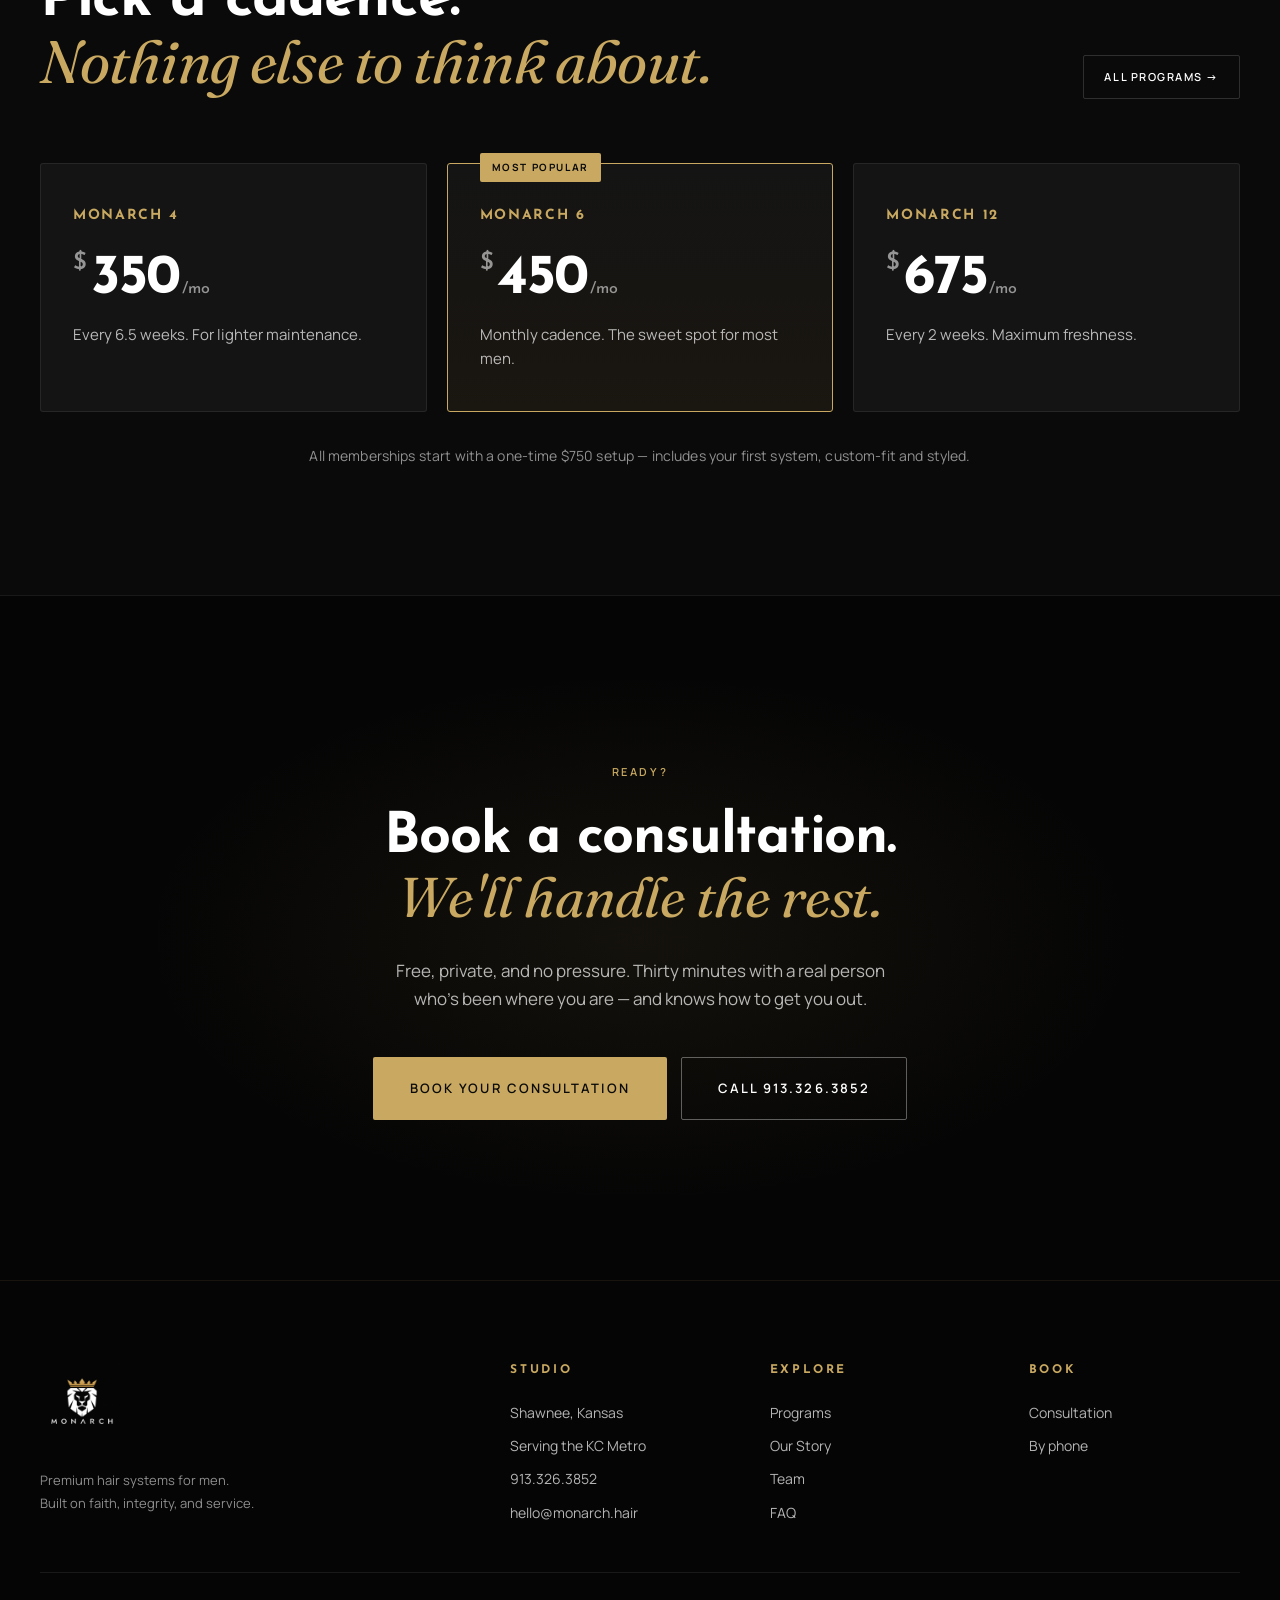
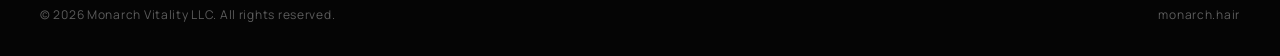
==== commit 8b075eb7: "Remove Results page references for now" ====
--- a/index.html
+++ b/index.html
@@ -39,7 +39,6 @@
         </button>
         <ul class="nav__links" id="navLinks">
             <li><a href="programs.html">Programs</a></li>
-            <li><a href="results.html">Results</a></li>
             <li><a href="story.html">Our Story</a></li>
             <li><a href="team.html">Team</a></li>
             <li><a href="book.html" class="nav__cta">Book</a></li>
@@ -66,7 +65,7 @@
             </p>
             <div class="hero__ctas reveal" data-delay="600">
                 <a href="book.html" class="btn btn--gold">Book your consultation</a>
-                <a href="results.html" class="btn btn--ghost">See the transformations &rarr;</a>
+                <a href="story.html" class="btn btn--ghost">Read our story &rarr;</a>
             </div>
         </div>
         <div class="hero__visual reveal" data-delay="200">
@@ -130,15 +129,12 @@
 <!-- ============ TRANSFORMATIONS TEASER ============ -->
 <section class="section transformations">
     <div class="container">
-        <div class="section__head section__head--split">
-            <div>
-                <div class="eyebrow">Real men. Real results.</div>
-                <h2 class="section__headline">
-                    Transformations<br>
-                    <span class="serif-italic gold">that speak for themselves.</span>
-                </h2>
-            </div>
-            <a href="results.html" class="btn btn--ghost-sm">See all results &rarr;</a>
+        <div class="section__head">
+            <div class="eyebrow">A few of our clients</div>
+            <h2 class="section__headline">
+                Real men.<br>
+                <span class="serif-italic gold">Real results.</span>
+            </h2>
         </div>
         <div class="transformations__grid">
             <figure class="transformation">
@@ -330,7 +326,6 @@
                 <h4>Explore</h4>
                 <ul>
                     <li><a href="programs.html">Programs</a></li>
-                    <li><a href="results.html">Results</a></li>
                     <li><a href="story.html">Our Story</a></li>
                     <li><a href="team.html">Team</a></li>
                     <li><a href="faq.html">FAQ</a></li>
--- a/css/styles.css
+++ b/css/styles.css
@@ -1111,3 +1111,1920 @@
     }
     .reveal { opacity: 1; transform: none; }
 }
+
+/* ============================================================
+   NAV ACTIVE STATE
+   ============================================================ */
+.nav__links a.is-active {
+    color: var(--white);
+}
+.nav__links a.is-active::after {
+    content: '';
+    position: absolute;
+    bottom: -6px;
+    left: 0;
+    right: 0;
+    height: 1px;
+    background: var(--gold);
+}
+.nav__links li a { position: relative; }
+
+/* ============================================================
+   PAGE HERO (inner pages)
+   ============================================================ */
+.page-hero {
+    position: relative;
+    padding: 10rem var(--gutter) 5rem;
+    background: radial-gradient(ellipse at top left, rgba(201, 169, 97, 0.05) 0%, transparent 50%),
+                var(--black);
+    overflow: hidden;
+}
+.page-hero__grain {
+    position: absolute;
+    inset: 0;
+    opacity: 0.03;
+    pointer-events: none;
+    background-image: url("data:image/svg+xml,%3Csvg viewBox='0 0 200 200' xmlns='http://www.w3.org/2000/svg'%3E%3Cfilter id='n'%3E%3CfeTurbulence type='fractalNoise' baseFrequency='0.85' stitchTiles='stitch'/%3E%3C/filter%3E%3Crect width='100%25' height='100%25' filter='url(%23n)'/%3E%3C/svg%3E");
+}
+.page-hero > .container { position: relative; z-index: 2; }
+.page-hero__headline {
+    font-family: var(--font-display);
+    font-weight: 700;
+    font-size: clamp(2.5rem, 6vw, 4.5rem);
+    line-height: 1.02;
+    letter-spacing: -0.02em;
+    color: var(--white);
+    margin: 1.5rem 0 2rem;
+}
+.page-hero__headline .serif-italic {
+    font-weight: 400;
+    display: block;
+}
+.page-hero__sub {
+    font-size: clamp(1.05rem, 1.5vw, 1.25rem);
+    line-height: 1.6;
+    color: var(--white-70);
+    max-width: 56ch;
+}
+
+/* ============================================================
+   TIER CARDS (pricing)
+   ============================================================ */
+.tiers {
+    padding-top: 3rem;
+}
+.tiers__grid {
+    display: flex;
+    flex-direction: column;
+    gap: 1.25rem;
+    max-width: 1040px;
+    margin: 0 auto;
+}
+
+.tier {
+    position: relative;
+    display: grid;
+    grid-template-columns: 1.1fr 1fr 1.2fr;
+    gap: 2.5rem;
+    align-items: center;
+    padding: 2.5rem 3rem;
+    background: var(--black-surface);
+    border: 1px solid var(--white-08);
+    transition: border-color 0.3s var(--ease-out), transform 0.3s var(--ease-out);
+}
+.tier:hover {
+    border-color: var(--gold-muted);
+    transform: translateY(-2px);
+}
+
+.tier--featured {
+    border-color: var(--gold);
+    background: linear-gradient(to bottom right, rgba(201, 169, 97, 0.04), transparent 70%), var(--black-surface);
+}
+.tier--featured:hover {
+    border-color: var(--gold-bright);
+}
+
+.tier__badge {
+    position: absolute;
+    top: -1px;
+    right: 2rem;
+    background: var(--gold);
+    color: var(--black);
+    font-family: var(--font-display);
+    font-weight: 600;
+    font-size: 10px;
+    letter-spacing: 0.22em;
+    text-transform: uppercase;
+    padding: 0.45rem 0.875rem;
+    line-height: 1;
+}
+
+.tier__head {
+    display: flex;
+    flex-direction: column;
+    gap: 0.5rem;
+}
+.tier__name {
+    font-family: var(--font-display);
+    font-weight: 600;
+    font-size: clamp(1.5rem, 2.2vw, 1.875rem);
+    letter-spacing: 0.04em;
+    color: var(--white);
+    text-transform: uppercase;
+}
+.tier__cadence {
+    font-size: 12px;
+    font-weight: 500;
+    letter-spacing: 0.2em;
+    text-transform: uppercase;
+    color: var(--gold);
+}
+
+.tier__price-block {
+    display: flex;
+    flex-direction: column;
+    align-items: flex-start;
+}
+.tier__price {
+    font-family: var(--font-display);
+    font-weight: 700;
+    font-size: clamp(2.5rem, 4.5vw, 3.5rem);
+    letter-spacing: -0.025em;
+    color: var(--white);
+    line-height: 1;
+    position: relative;
+}
+.tier__currency {
+    font-size: 0.5em;
+    vertical-align: top;
+    margin-right: 0.1em;
+    color: var(--white-55);
+    font-weight: 500;
+}
+.tier__per {
+    font-size: 0.32em;
+    font-weight: 500;
+    color: var(--white-55);
+    letter-spacing: 0;
+    margin-left: 0.15em;
+}
+
+.tier__stats {
+    display: flex;
+    flex-wrap: wrap;
+    gap: 1rem 2rem;
+    grid-column: 2;
+}
+.tier__stat {
+    display: flex;
+    flex-direction: column;
+    gap: 0.125rem;
+}
+.tier__stat-num {
+    font-family: var(--font-display);
+    font-weight: 600;
+    font-size: 1.5rem;
+    color: var(--white);
+    line-height: 1;
+}
+.tier__stat-label {
+    font-size: 10.5px;
+    font-weight: 500;
+    letter-spacing: 0.16em;
+    text-transform: uppercase;
+    color: var(--white-55);
+}
+
+.tier__desc {
+    font-size: 0.95rem;
+    line-height: 1.55;
+    color: var(--white-70);
+    grid-column: 3;
+    grid-row: 1;
+    margin: 0;
+}
+
+.tier__cta {
+    grid-column: 3;
+    grid-row: 2;
+    justify-self: start;
+    font-family: var(--font-display);
+    font-weight: 500;
+    font-size: 12px;
+    letter-spacing: 0.22em;
+    text-transform: uppercase;
+    color: var(--gold);
+    text-decoration: none;
+    padding: 0.5rem 0;
+    border-bottom: 1px solid var(--gold-muted);
+    transition: color 0.2s, border-color 0.2s, letter-spacing 0.2s;
+}
+.tier__cta:hover {
+    color: var(--gold-bright);
+    border-bottom-color: var(--gold-bright);
+    letter-spacing: 0.26em;
+}
+
+/* For Monarch 6, price + stats are column 2, but we need to make grid work */
+.tier > .tier__head { grid-column: 1; grid-row: 1 / span 2; }
+.tier > .tier__price-block { grid-column: 2; grid-row: 1; }
+.tier > .tier__stats { grid-column: 2; grid-row: 2; }
+.tier > .tier__desc { grid-column: 3; grid-row: 1; align-self: start; padding-top: 0.5rem; }
+.tier > .tier__cta { grid-column: 3; grid-row: 2; align-self: start; }
+
+/* ============================================================
+   $750 SETUP SECTION
+   ============================================================ */
+.setup {
+    text-align: center;
+    background: var(--black);
+    border-top: 1px solid var(--white-08);
+    border-bottom: 1px solid var(--white-08);
+}
+.setup .eyebrow {
+    justify-content: center;
+    margin-bottom: 1rem;
+}
+.setup .section__headline {
+    text-align: center;
+    margin-bottom: 2rem;
+}
+.setup__copy {
+    font-size: 1.05rem;
+    line-height: 1.7;
+    color: var(--white-70);
+    max-width: 52ch;
+    margin: 0 auto 1.5rem;
+}
+.setup__copy--accent {
+    font-family: var(--font-serif);
+    font-style: italic;
+    font-size: 1.35rem;
+    color: var(--gold);
+    margin-top: 2rem;
+}
+
+/* ============================================================
+   ALWAYS INCLUDED
+   ============================================================ */
+.included .section__headline {
+    margin-bottom: 3.5rem;
+}
+.included__list {
+    list-style: none;
+    padding: 0;
+    margin: 0;
+    display: grid;
+    gap: 0;
+    max-width: 860px;
+}
+.included__item {
+    display: grid;
+    grid-template-columns: 80px 1fr;
+    gap: 2rem;
+    align-items: start;
+    padding: 2rem 0;
+    border-top: 1px solid var(--white-08);
+}
+.included__item:last-child {
+    border-bottom: 1px solid var(--white-08);
+}
+.included__mark {
+    font-family: var(--font-display);
+    font-weight: 500;
+    font-size: 0.95rem;
+    letter-spacing: 0.2em;
+    color: var(--gold);
+    padding-top: 0.3rem;
+}
+.included__item h3 {
+    font-family: var(--font-display);
+    font-weight: 600;
+    font-size: 1.35rem;
+    letter-spacing: -0.005em;
+    color: var(--white);
+    margin: 0 0 0.5rem;
+}
+.included__item p {
+    font-size: 1rem;
+    line-height: 1.6;
+    color: var(--white-70);
+    margin: 0;
+    max-width: 60ch;
+}
+.included__item em {
+    color: var(--gold);
+    font-style: italic;
+    font-family: var(--font-serif);
+    font-weight: 400;
+}
+
+/* ============================================================
+   HOW TO PICK
+   ============================================================ */
+.pick {
+    text-align: center;
+}
+.pick .eyebrow { justify-content: center; }
+.pick .section__headline { text-align: center; margin-bottom: 3rem; }
+.pick__grid {
+    display: flex;
+    flex-direction: column;
+    gap: 1rem;
+    max-width: 720px;
+    margin: 0 auto 2.5rem;
+}
+.pick__row {
+    display: grid;
+    grid-template-columns: 1fr auto 1fr;
+    gap: 1.5rem;
+    align-items: center;
+    padding: 1.5rem 2rem;
+    background: var(--black-surface);
+    border: 1px solid var(--white-08);
+    text-align: left;
+}
+.pick__scenario {
+    font-size: 1rem;
+    color: var(--white-80);
+    text-align: right;
+    font-weight: 400;
+}
+.pick__arrow {
+    color: var(--gold);
+    font-size: 1.25rem;
+}
+.pick__pick {
+    font-family: var(--font-display);
+    font-weight: 600;
+    font-size: 1rem;
+    letter-spacing: 0.08em;
+    color: var(--white);
+    text-align: left;
+    text-transform: uppercase;
+}
+.pick__note {
+    font-family: var(--font-serif);
+    font-style: italic;
+    font-size: 1.15rem;
+    line-height: 1.55;
+    color: var(--white-70);
+    max-width: 54ch;
+    margin: 0 auto;
+}
+
+/* ============================================================
+   MINI FAQ
+   ============================================================ */
+.mini-faq .section__headline { margin-bottom: 3rem; }
+.mini-faq__list {
+    margin: 0 0 2.5rem;
+    padding: 0;
+    max-width: 760px;
+}
+.mini-faq__item {
+    padding: 1.75rem 0;
+    border-top: 1px solid var(--white-08);
+}
+.mini-faq__item:last-child {
+    border-bottom: 1px solid var(--white-08);
+}
+.mini-faq__item dt {
+    font-family: var(--font-display);
+    font-weight: 600;
+    font-size: 1.1rem;
+    letter-spacing: -0.005em;
+    color: var(--white);
+    margin-bottom: 0.625rem;
+}
+.mini-faq__item dd {
+    font-size: 0.975rem;
+    line-height: 1.6;
+    color: var(--white-70);
+    margin: 0;
+    max-width: 62ch;
+}
+.mini-faq__more {
+    padding-top: 1.5rem;
+}
+
+/* ============================================================
+   RESPONSIVE — PROGRAMS PAGE
+   ============================================================ */
+@media (max-width: 1024px) {
+    .page-hero { padding-top: 8rem; padding-bottom: 3.5rem; }
+
+    .tier {
+        grid-template-columns: 1fr 1fr;
+        gap: 1.5rem 2rem;
+        padding: 2rem 2rem;
+    }
+    .tier > .tier__head { grid-column: 1; grid-row: 1; }
+    .tier > .tier__price-block { grid-column: 2; grid-row: 1; align-items: flex-end; }
+    .tier > .tier__price-block { align-items: flex-end; }
+    .tier__price-block { align-items: flex-end; }
+    .tier > .tier__stats { grid-column: 1 / -1; grid-row: 2; padding-top: 0.5rem; border-top: 1px solid var(--white-08); padding-top: 1.25rem; }
+    .tier > .tier__desc { grid-column: 1 / -1; grid-row: 3; padding-top: 0; }
+    .tier > .tier__cta { grid-column: 1 / -1; grid-row: 4; }
+    .tier__badge { right: 1.5rem; }
+}
+
+@media (max-width: 768px) {
+    .page-hero { padding-top: 7rem; padding-bottom: 3rem; }
+
+    .tier {
+        grid-template-columns: 1fr;
+        gap: 1.25rem;
+        padding: 1.75rem 1.5rem;
+    }
+    .tier > .tier__head,
+    .tier > .tier__price-block,
+    .tier > .tier__stats,
+    .tier > .tier__desc,
+    .tier > .tier__cta {
+        grid-column: 1;
+    }
+    .tier > .tier__head { grid-row: 1; }
+    .tier > .tier__price-block { grid-row: 2; align-items: flex-start; }
+    .tier > .tier__stats { grid-row: 3; gap: 1rem; padding-top: 1rem; border-top: 1px solid var(--white-08); }
+    .tier > .tier__desc { grid-row: 4; padding-top: 0; }
+    .tier > .tier__cta { grid-row: 5; }
+    .tier__badge {
+        position: relative;
+        top: 0;
+        right: 0;
+        align-self: flex-start;
+        margin-bottom: 0.5rem;
+        display: inline-block;
+    }
+    .tier--featured .tier__badge {
+        position: absolute;
+        top: -1px;
+        right: 1.25rem;
+    }
+
+    .included__item {
+        grid-template-columns: 1fr;
+        gap: 0.75rem;
+    }
+    .included__mark {
+        padding-top: 0;
+    }
+
+    .pick__row {
+        grid-template-columns: 1fr;
+        gap: 0.75rem;
+        padding: 1.25rem 1.5rem;
+        text-align: center;
+    }
+    .pick__scenario,
+    .pick__pick {
+        text-align: center;
+    }
+    .pick__arrow {
+        transform: rotate(90deg);
+    }
+}
+
+/* ============================================================
+   BOOK PAGE
+   ============================================================ */
+
+/* Hero tweaks for book */
+.page-hero--book .page-hero__promises {
+    list-style: none;
+    padding: 0;
+    margin: 2rem 0 0;
+    display: flex;
+    gap: 2.25rem;
+    flex-wrap: wrap;
+}
+.page-hero--book .page-hero__promises li {
+    display: flex;
+    align-items: center;
+    gap: 0.55rem;
+    font-size: 11px;
+    font-weight: 500;
+    letter-spacing: 0.22em;
+    text-transform: uppercase;
+    color: var(--white-70);
+}
+.promise__check {
+    display: inline-flex;
+    align-items: center;
+    justify-content: center;
+    width: 18px;
+    height: 18px;
+    border: 1px solid var(--gold-muted);
+    color: var(--gold);
+    font-size: 10px;
+    line-height: 1;
+}
+
+/* Two-column form layout */
+.book {
+    padding-top: 4rem;
+}
+.book__layout {
+    display: grid;
+    grid-template-columns: 1.6fr 1fr;
+    gap: 4rem;
+    align-items: start;
+}
+
+.book__form-wrap {
+    min-width: 0;
+}
+.book__form-headline {
+    font-family: var(--font-display);
+    font-weight: 700;
+    font-size: clamp(2rem, 4.2vw, 2.85rem);
+    line-height: 1.05;
+    letter-spacing: -0.02em;
+    color: var(--white);
+    margin: 1rem 0 1.25rem;
+}
+.book__form-headline .serif-italic {
+    font-weight: 400;
+    display: block;
+}
+.book__form-intro {
+    font-size: 1.05rem;
+    line-height: 1.65;
+    color: var(--white-70);
+    margin-bottom: 3rem;
+    max-width: 54ch;
+}
+
+/* Form groups — numbered sections */
+.book-form {
+    display: flex;
+    flex-direction: column;
+    gap: 2.75rem;
+}
+.form-group {
+    padding-bottom: 2.75rem;
+    border-bottom: 1px solid var(--white-08);
+}
+.form-group:last-of-type {
+    border-bottom: none;
+    padding-bottom: 0;
+}
+.form-group--consent {
+    padding-top: 0.5rem;
+}
+.form-group__label {
+    display: flex;
+    align-items: baseline;
+    gap: 0.875rem;
+    margin-bottom: 1.5rem;
+}
+.form-group__num {
+    font-family: var(--font-display);
+    font-weight: 500;
+    font-size: 0.85rem;
+    letter-spacing: 0.2em;
+    color: var(--gold);
+}
+.form-group__title {
+    font-family: var(--font-display);
+    font-weight: 600;
+    font-size: clamp(1.15rem, 1.6vw, 1.3rem);
+    color: var(--white);
+    letter-spacing: -0.005em;
+}
+
+/* Form grid for two-column fields */
+.form-grid {
+    display: grid;
+    gap: 1.25rem;
+}
+.form-grid--2 {
+    grid-template-columns: 1fr 1fr;
+}
+
+/* Individual field */
+.field {
+    display: flex;
+    flex-direction: column;
+    gap: 0.5rem;
+}
+.field label {
+    font-family: var(--font-body);
+    font-weight: 500;
+    font-size: 0.82rem;
+    letter-spacing: 0.12em;
+    text-transform: uppercase;
+    color: var(--white-70);
+}
+.req {
+    color: var(--gold);
+    font-weight: 400;
+}
+
+/* Inputs — clean, premium, understated */
+.field input[type="text"],
+.field input[type="email"],
+.field input[type="tel"],
+.field textarea,
+.field select {
+    width: 100%;
+    padding: 0.95rem 1.1rem;
+    background: var(--black-surface);
+    border: 1px solid var(--white-08);
+    border-radius: 0;
+    color: var(--white);
+    font-family: var(--font-body);
+    font-size: 1rem;
+    font-weight: 400;
+    line-height: 1.4;
+    transition: border-color 0.2s, background 0.2s;
+    -webkit-appearance: none;
+    appearance: none;
+}
+.field textarea {
+    resize: vertical;
+    min-height: 110px;
+}
+.field select {
+    background-image: url("data:image/svg+xml,%3Csvg xmlns='http://www.w3.org/2000/svg' viewBox='0 0 24 24' fill='none' stroke='%23C9A961' stroke-width='1.5' stroke-linecap='round' stroke-linejoin='round'%3E%3Cpolyline points='6 9 12 15 18 9'/%3E%3C/svg%3E");
+    background-repeat: no-repeat;
+    background-position: right 1rem center;
+    background-size: 14px;
+    padding-right: 2.75rem;
+    cursor: pointer;
+}
+.field input:focus,
+.field textarea:focus,
+.field select:focus {
+    outline: none;
+    border-color: var(--gold);
+    background: var(--black-surface-2);
+}
+.field input::placeholder,
+.field textarea::placeholder {
+    color: var(--white-35);
+    font-style: italic;
+    font-weight: 400;
+}
+
+.field.is-invalid input,
+.field.is-invalid textarea,
+.field.is-invalid select,
+input.is-invalid,
+textarea.is-invalid,
+select.is-invalid {
+    border-color: #D97757;
+}
+.field__error {
+    color: #D97757;
+    font-size: 0.82rem;
+    font-weight: 500;
+    margin: 0.25rem 0 0;
+    letter-spacing: 0.02em;
+    font-family: var(--font-body);
+    text-transform: none;
+}
+.field__hint {
+    font-size: 0.82rem;
+    line-height: 1.5;
+    color: var(--white-55);
+    margin: 0.25rem 0 0;
+    font-style: italic;
+    font-family: var(--font-serif);
+}
+.field__hint--top {
+    margin: 0 0 1rem;
+    font-style: normal;
+    font-family: var(--font-body);
+    font-size: 0.9rem;
+    color: var(--white-70);
+}
+
+/* Radio cards (budget tier selection) */
+.radio-grid {
+    display: grid;
+    grid-template-columns: repeat(3, 1fr);
+    gap: 0.75rem;
+}
+.radio-card {
+    cursor: pointer;
+    display: block;
+}
+.radio-card input {
+    position: absolute;
+    opacity: 0;
+    pointer-events: none;
+}
+.radio-card__inner {
+    display: flex;
+    flex-direction: column;
+    gap: 0.35rem;
+    padding: 1.1rem 1.25rem;
+    background: var(--black-surface);
+    border: 1px solid var(--white-08);
+    transition: border-color 0.2s, background 0.2s;
+    height: 100%;
+}
+.radio-card:hover .radio-card__inner {
+    border-color: var(--gold-muted);
+}
+.radio-card input:checked + .radio-card__inner {
+    border-color: var(--gold);
+    background: linear-gradient(to bottom right, rgba(201, 169, 97, 0.05), transparent 70%), var(--black-surface);
+}
+.radio-card__title {
+    font-family: var(--font-display);
+    font-weight: 600;
+    font-size: 0.95rem;
+    color: var(--white);
+    letter-spacing: 0.01em;
+}
+.radio-card__detail {
+    font-size: 0.82rem;
+    color: var(--white-55);
+    letter-spacing: 0.02em;
+}
+.radio-card input:checked + .radio-card__inner .radio-card__detail {
+    color: var(--gold);
+}
+
+/* Check cards (availability) */
+.check-grid {
+    display: grid;
+    grid-template-columns: repeat(2, 1fr);
+    gap: 0.75rem;
+}
+.check-card {
+    cursor: pointer;
+    display: block;
+}
+.check-card input {
+    position: absolute;
+    opacity: 0;
+    pointer-events: none;
+}
+.check-card__inner {
+    display: flex;
+    align-items: center;
+    gap: 0.75rem;
+    padding: 1rem 1.25rem;
+    background: var(--black-surface);
+    border: 1px solid var(--white-08);
+    transition: border-color 0.2s, background 0.2s;
+    font-size: 0.95rem;
+    color: var(--white-80);
+}
+.check-card__inner::before {
+    content: '';
+    width: 16px;
+    height: 16px;
+    border: 1px solid var(--white-35);
+    transition: background 0.15s, border-color 0.15s;
+    flex-shrink: 0;
+    display: inline-block;
+}
+.check-card:hover .check-card__inner {
+    border-color: var(--gold-muted);
+}
+.check-card input:checked + .check-card__inner {
+    border-color: var(--gold);
+    background: linear-gradient(to bottom right, rgba(201, 169, 97, 0.04), transparent 70%), var(--black-surface);
+    color: var(--white);
+}
+.check-card input:checked + .check-card__inner::before {
+    background: var(--gold);
+    border-color: var(--gold);
+    background-image: url("data:image/svg+xml,%3Csvg xmlns='http://www.w3.org/2000/svg' viewBox='0 0 24 24' fill='none' stroke='%230A0A0A' stroke-width='3' stroke-linecap='round' stroke-linejoin='round'%3E%3Cpolyline points='20 6 9 17 4 12'/%3E%3C/svg%3E");
+    background-repeat: no-repeat;
+    background-position: center;
+    background-size: 11px;
+}
+
+/* Consent checkbox */
+.consent-check {
+    display: flex;
+    gap: 1rem;
+    cursor: pointer;
+    align-items: flex-start;
+    padding: 1.5rem 1.75rem;
+    background: var(--black-surface);
+    border: 1px solid var(--white-08);
+    transition: border-color 0.2s;
+}
+.consent-check:hover {
+    border-color: var(--gold-muted);
+}
+.consent-check input {
+    position: absolute;
+    opacity: 0;
+    pointer-events: none;
+}
+.consent-check__box {
+    width: 20px;
+    height: 20px;
+    border: 1px solid var(--white-35);
+    flex-shrink: 0;
+    margin-top: 2px;
+    transition: background 0.15s, border-color 0.15s;
+    display: inline-block;
+}
+.consent-check input:checked + .consent-check__box {
+    background: var(--gold);
+    border-color: var(--gold);
+    background-image: url("data:image/svg+xml,%3Csvg xmlns='http://www.w3.org/2000/svg' viewBox='0 0 24 24' fill='none' stroke='%230A0A0A' stroke-width='3' stroke-linecap='round' stroke-linejoin='round'%3E%3Cpolyline points='20 6 9 17 4 12'/%3E%3C/svg%3E");
+    background-repeat: no-repeat;
+    background-position: center;
+    background-size: 13px;
+}
+.consent-check__label {
+    font-size: 0.9rem;
+    line-height: 1.55;
+    color: var(--white-70);
+}
+.consent-check__label strong {
+    color: var(--white);
+    font-weight: 600;
+    display: inline-block;
+    margin-right: 0.25rem;
+}
+
+/* Submit button */
+.form-submit {
+    padding-top: 0.5rem;
+}
+.btn--full { width: 100%; }
+.form-submit__hint {
+    font-size: 0.85rem;
+    color: var(--white-55);
+    text-align: center;
+    margin-top: 1rem;
+    font-style: italic;
+    font-family: var(--font-serif);
+}
+
+.form-status {
+    display: none;
+    padding: 1rem 1.25rem;
+    margin-top: 1rem;
+    font-size: 0.9rem;
+    line-height: 1.5;
+    border: 1px solid transparent;
+}
+.form-status--error {
+    display: block;
+    background: rgba(217, 119, 87, 0.08);
+    border-color: #D97757;
+    color: #D97757;
+}
+.form-status--error a {
+    color: #D97757;
+    text-decoration: underline;
+}
+
+/* Aside (right column) */
+.book__aside {
+    display: flex;
+    flex-direction: column;
+    gap: 1.25rem;
+    position: sticky;
+    top: 6rem;
+}
+.book__card {
+    background: var(--black-surface);
+    border: 1px solid var(--white-08);
+    padding: 2rem 1.75rem;
+}
+.book__card--quiet {
+    background: transparent;
+}
+.book__card--quote {
+    background: transparent;
+    border-color: var(--gold-muted);
+    border-top-width: 1px;
+    border-bottom-width: 1px;
+    border-left: none;
+    border-right: none;
+    padding: 2rem 0;
+}
+.book__card-eyebrow {
+    font-family: var(--font-display);
+    font-size: 10.5px;
+    font-weight: 500;
+    letter-spacing: 0.22em;
+    text-transform: uppercase;
+    color: var(--gold);
+    margin-bottom: 0.75rem;
+}
+.book__card-headline {
+    font-family: var(--font-display);
+    font-weight: 600;
+    font-size: 1.25rem;
+    color: var(--white);
+    margin: 0 0 1rem;
+    letter-spacing: -0.005em;
+}
+.book__card-phone {
+    display: block;
+    font-family: var(--font-display);
+    font-weight: 700;
+    font-size: 1.75rem;
+    letter-spacing: -0.015em;
+    color: var(--white);
+    text-decoration: none;
+    margin-bottom: 0.75rem;
+    transition: color 0.2s;
+}
+.book__card-phone:hover { color: var(--gold); }
+.book__card-detail {
+    font-size: 0.9rem;
+    line-height: 1.55;
+    color: var(--white-55);
+    margin: 0;
+}
+
+.book__steps {
+    list-style: none;
+    padding: 0;
+    margin: 0;
+    display: flex;
+    flex-direction: column;
+    gap: 1rem;
+}
+.book__steps li {
+    display: grid;
+    grid-template-columns: 28px 1fr;
+    gap: 0.75rem;
+    align-items: start;
+}
+.book__step-num {
+    font-family: var(--font-display);
+    font-weight: 600;
+    font-size: 0.85rem;
+    color: var(--gold);
+    padding-top: 0.05rem;
+}
+.book__steps strong {
+    display: block;
+    color: var(--white);
+    font-weight: 600;
+    font-size: 0.95rem;
+    margin-bottom: 0.15rem;
+}
+.book__steps span {
+    display: block;
+    font-size: 0.85rem;
+    color: var(--white-55);
+    line-height: 1.5;
+}
+
+.book__card--quote blockquote {
+    margin: 0;
+    padding: 0;
+}
+.book__card--quote p {
+    font-family: var(--font-serif);
+    font-style: italic;
+    font-size: 1.05rem;
+    line-height: 1.55;
+    color: var(--white-80);
+    margin: 0 0 0.875rem;
+    font-weight: 400;
+}
+.book__card--quote cite {
+    font-family: var(--font-display);
+    font-style: normal;
+    font-size: 10.5px;
+    font-weight: 500;
+    letter-spacing: 0.22em;
+    text-transform: uppercase;
+    color: var(--gold);
+}
+
+/* Success state (after form submit) */
+.book__success {
+    padding: 2rem 0 0;
+}
+.book__success p {
+    font-size: 1.05rem;
+    line-height: 1.65;
+    color: var(--white-80);
+    margin: 0 0 1.25rem;
+    max-width: 54ch;
+}
+.book__success-meta {
+    display: grid;
+    grid-template-columns: 1fr 1fr;
+    gap: 1.5rem;
+    margin: 2rem 0;
+    padding: 1.5rem 0;
+    border-top: 1px solid var(--white-08);
+    border-bottom: 1px solid var(--white-08);
+}
+.book__success-label {
+    font-family: var(--font-display);
+    font-size: 10.5px;
+    font-weight: 500;
+    letter-spacing: 0.22em;
+    text-transform: uppercase;
+    color: var(--gold);
+    margin-bottom: 0.35rem;
+}
+.book__success-phone,
+.book__success-email {
+    font-family: var(--font-display);
+    font-weight: 600;
+    font-size: 1.1rem;
+    color: var(--white);
+    text-decoration: none;
+    transition: color 0.2s;
+    word-break: break-word;
+}
+.book__success-phone:hover,
+.book__success-email:hover {
+    color: var(--gold);
+}
+.book__success-back {
+    margin-top: 1.5rem;
+}
+
+/* Calendar placeholder (for GHL embed) */
+.calendar-section {
+    text-align: center;
+    padding-top: 3rem;
+}
+.calendar-section .eyebrow { justify-content: center; }
+.calendar-section .section__headline { text-align: center; }
+.calendar-embed {
+    min-height: 600px;
+    margin-top: 2.5rem;
+    background: var(--black-surface);
+    border: 1px solid var(--white-08);
+}
+
+/* Reassurance row at bottom */
+.reassurance {
+    border-top: 1px solid var(--white-08);
+}
+.reassurance__grid {
+    display: grid;
+    grid-template-columns: repeat(3, 1fr);
+    gap: 2.5rem;
+}
+.reassurance__item {
+    text-align: center;
+}
+.reassurance__icon {
+    display: inline-flex;
+    align-items: center;
+    justify-content: center;
+    width: 44px;
+    height: 44px;
+    border: 1px solid var(--gold-muted);
+    color: var(--gold);
+    margin-bottom: 1.25rem;
+}
+.reassurance__icon svg {
+    width: 22px;
+    height: 22px;
+}
+.reassurance__item h4 {
+    font-family: var(--font-display);
+    font-weight: 600;
+    font-size: 1.1rem;
+    color: var(--white);
+    margin: 0 0 0.625rem;
+    letter-spacing: -0.005em;
+}
+.reassurance__item p {
+    font-size: 0.925rem;
+    line-height: 1.6;
+    color: var(--white-70);
+    margin: 0;
+    max-width: 32ch;
+    margin-left: auto;
+    margin-right: auto;
+}
+
+/* ============================================================
+   BOOK PAGE RESPONSIVE
+   ============================================================ */
+@media (max-width: 1024px) {
+    .book__layout {
+        grid-template-columns: 1fr;
+        gap: 3rem;
+    }
+    .book__aside {
+        position: static;
+    }
+    .radio-grid {
+        grid-template-columns: 1fr;
+    }
+    .reassurance__grid {
+        grid-template-columns: 1fr;
+        gap: 2rem;
+    }
+}
+
+@media (max-width: 768px) {
+    .form-grid--2 {
+        grid-template-columns: 1fr;
+    }
+    .check-grid {
+        grid-template-columns: 1fr;
+    }
+    .page-hero--book .page-hero__promises {
+        gap: 1.25rem 1.75rem;
+    }
+    .consent-check {
+        padding: 1.25rem;
+    }
+    .book__success-meta {
+        grid-template-columns: 1fr;
+        gap: 1.25rem;
+    }
+    .book__card {
+        padding: 1.75rem 1.5rem;
+    }
+}
+
+/* ============================================================
+   OUR STORY PAGE
+   Long-form editorial treatment — slow, considered, premium.
+   ============================================================ */
+
+.story-hero {
+    padding-top: 11rem;
+    padding-bottom: 7rem;
+    text-align: center;
+    border-bottom: 1px solid var(--white-08);
+}
+.story-hero .eyebrow {
+    justify-content: center;
+}
+.story-hero__headline {
+    font-family: var(--font-display);
+    font-weight: 700;
+    font-size: clamp(2.5rem, 5.5vw, 4.5rem);
+    line-height: 1.1;
+    letter-spacing: -0.02em;
+    color: var(--white);
+    margin: 1.75rem auto 0;
+    max-width: 18ch;
+}
+.story-hero__headline .serif-italic {
+    font-weight: 400;
+    line-height: 1.1;
+    display: inline-block;
+}
+
+/* Story chapter sections */
+.story-scene {
+    padding-top: clamp(4rem, 8vw, 6.5rem);
+    padding-bottom: clamp(4rem, 8vw, 6.5rem);
+    border-bottom: 1px solid var(--white-08);
+}
+.story-scene--alt {
+    background:
+        radial-gradient(ellipse at top right, rgba(201, 169, 97, 0.025) 0%, transparent 50%),
+        var(--black-deep);
+}
+.story-scene--faith {
+    background:
+        radial-gradient(ellipse at center, rgba(201, 169, 97, 0.04) 0%, transparent 60%),
+        var(--black-deep);
+    border-top: 1px solid var(--gold-faint);
+    border-bottom: 1px solid var(--gold-faint);
+}
+
+.story-chapter-num {
+    font-family: var(--font-display);
+    font-weight: 500;
+    font-size: 11px;
+    letter-spacing: 0.32em;
+    text-transform: uppercase;
+    color: var(--gold);
+    margin-bottom: 1.75rem;
+    display: flex;
+    align-items: center;
+    gap: 1rem;
+}
+.story-chapter-num::before {
+    content: '';
+    width: 32px;
+    height: 1px;
+    background: var(--gold-line);
+    display: inline-block;
+}
+
+.story-section-headline {
+    font-family: var(--font-display);
+    font-weight: 700;
+    font-size: clamp(2rem, 4.5vw, 3.25rem);
+    line-height: 1.05;
+    letter-spacing: -0.022em;
+    color: var(--white);
+    margin: 0 0 2.75rem;
+    max-width: 22ch;
+}
+.story-section-headline .serif-italic {
+    font-weight: 400;
+    line-height: 1.05;
+    display: block;
+}
+
+/* Body prose — the actual reading experience */
+.story-prose {
+    max-width: 64ch;
+}
+.story-prose p {
+    font-family: var(--font-body);
+    font-weight: 400;
+    font-size: 1.125rem;
+    line-height: 1.72;
+    color: var(--white-80);
+    margin: 0 0 1.5rem;
+    letter-spacing: 0.005em;
+}
+
+.story-prose p:last-child {
+    margin-bottom: 0;
+}
+
+/* Lead paragraph (first sentence in a chapter) */
+.story-lead {
+    font-family: var(--font-display) !important;
+    font-weight: 500 !important;
+    font-size: clamp(1.25rem, 1.8vw, 1.5rem) !important;
+    line-height: 1.4 !important;
+    color: var(--white) !important;
+    letter-spacing: -0.005em !important;
+    margin-bottom: 2rem !important;
+}
+
+/* Inline quote treatment */
+.story-quote-inline {
+    font-family: var(--font-serif);
+    font-style: italic;
+    font-weight: 400;
+    color: var(--gold);
+    letter-spacing: 0.01em;
+}
+
+/* Emphasis — the hard-landing line at end of a chapter */
+.story-emphasis {
+    font-family: var(--font-serif) !important;
+    font-style: italic !important;
+    font-weight: 400 !important;
+    font-size: clamp(1.4rem, 2.2vw, 1.8rem) !important;
+    line-height: 1.35 !important;
+    color: var(--white) !important;
+    letter-spacing: -0.005em !important;
+    padding-top: 1rem;
+    margin-top: 1.5rem !important;
+    border-top: 1px solid var(--gold-faint);
+    max-width: 28ch;
+}
+
+/* Italic emphasis within prose */
+.story-prose em {
+    font-family: var(--font-serif);
+    font-style: italic;
+    color: var(--gold);
+    font-weight: 400;
+}
+
+/* Closing chapter */
+.story-close {
+    padding-top: clamp(4rem, 8vw, 6.5rem);
+    padding-bottom: clamp(5rem, 10vw, 8rem);
+    text-align: center;
+    background:
+        radial-gradient(ellipse at center, rgba(201, 169, 97, 0.05) 0%, transparent 65%),
+        var(--black);
+}
+.story-close .story-chapter-num {
+    justify-content: center;
+}
+.story-close .story-chapter-num::before {
+    display: none;
+}
+.story-close .story-section-headline {
+    margin-left: auto;
+    margin-right: auto;
+    max-width: 26ch;
+    text-align: center;
+}
+.story-close .story-prose {
+    margin: 0 auto;
+    text-align: center;
+    max-width: 56ch;
+}
+.story-close .story-prose p {
+    font-family: var(--font-display);
+    font-weight: 500;
+    font-size: clamp(1.15rem, 1.7vw, 1.4rem);
+    line-height: 1.55;
+    color: var(--white);
+    letter-spacing: -0.005em;
+    margin-bottom: 1rem;
+}
+
+/* Values row on story page */
+.story-values {
+    justify-content: center;
+    margin: 3rem auto 3.5rem;
+    flex-wrap: wrap;
+}
+
+/* CTA at the bottom of the story */
+.story-cta {
+    padding-top: 1.5rem;
+    border-top: 1px solid var(--white-08);
+    max-width: 540px;
+    margin: 0 auto;
+}
+.story-cta__line {
+    font-family: var(--font-serif) !important;
+    font-style: italic !important;
+    font-size: 1.25rem !important;
+    line-height: 1.4 !important;
+    color: var(--gold) !important;
+    margin: 1.5rem 0 1.75rem !important;
+    font-weight: 400 !important;
+}
+.story-cta__buttons {
+    display: flex;
+    gap: 0.875rem;
+    justify-content: center;
+    flex-wrap: wrap;
+}
+
+/* ============================================================
+   STORY RESPONSIVE
+   ============================================================ */
+@media (max-width: 768px) {
+    .story-hero {
+        padding-top: 8rem;
+        padding-bottom: 4rem;
+    }
+    .story-prose p {
+        font-size: 1.05rem;
+        line-height: 1.7;
+    }
+    .story-emphasis {
+        font-size: 1.3rem !important;
+    }
+    .story-cta__buttons {
+        flex-direction: column;
+        align-items: stretch;
+    }
+    .story-cta__buttons .btn {
+        width: 100%;
+    }
+}
+
+/* ============================================================
+   TEAM PAGE
+   ============================================================ */
+
+.team-hero {
+    text-align: center;
+    padding-top: 11rem;
+    padding-bottom: 6rem;
+    border-bottom: 1px solid var(--white-08);
+}
+.team-hero .eyebrow {
+    justify-content: center;
+}
+.team-hero__headline {
+    font-family: var(--font-display);
+    font-weight: 700;
+    font-size: clamp(2.5rem, 5.5vw, 4.5rem);
+    line-height: 1.05;
+    letter-spacing: -0.02em;
+    color: var(--white);
+    margin: 1.75rem auto 1.75rem;
+    max-width: 18ch;
+}
+.team-hero__headline .serif-italic {
+    font-weight: 400;
+    line-height: 1.05;
+    display: inline-block;
+}
+.team-hero__sub {
+    font-size: clamp(1.05rem, 1.5vw, 1.2rem);
+    line-height: 1.65;
+    color: var(--white-70);
+    max-width: 60ch;
+    margin: 0 auto;
+}
+
+/* Each member section — alternating photo / content layout */
+.team-member {
+    padding-top: clamp(4rem, 8vw, 7rem);
+    padding-bottom: clamp(4rem, 8vw, 7rem);
+}
+.team-member--alt {
+    background:
+        radial-gradient(ellipse at top right, rgba(201, 169, 97, 0.025) 0%, transparent 55%),
+        var(--black-deep);
+}
+
+.team-member__grid {
+    display: grid;
+    grid-template-columns: minmax(0, 1fr) minmax(0, 1.2fr);
+    gap: clamp(2.5rem, 5vw, 5rem);
+    align-items: center;
+    max-width: 1180px;
+    margin: 0 auto;
+}
+.team-member--reverse .team-member__grid {
+    grid-template-columns: minmax(0, 1.2fr) minmax(0, 1fr);
+}
+.team-member--reverse .team-member__photo-wrap {
+    order: 2;
+}
+.team-member--reverse .team-member__content {
+    order: 1;
+}
+
+/* Photo treatment */
+.team-member__photo-wrap {
+    position: relative;
+    width: 100%;
+}
+.team-member__photo {
+    position: relative;
+    aspect-ratio: 4 / 5;
+    overflow: hidden;
+    background: var(--black-surface);
+    border: 1px solid var(--gold-muted);
+}
+.team-member__photo::after {
+    content: '';
+    position: absolute;
+    inset: auto 0 0 0;
+    height: 35%;
+    background: linear-gradient(to top, rgba(10, 10, 10, 0.75) 0%, rgba(10, 10, 10, 0.2) 60%, transparent 100%);
+    pointer-events: none;
+    z-index: 1;
+}
+.team-member__photo img {
+    width: 100%;
+    height: 100%;
+    object-fit: cover;
+    object-position: center 25%;
+    filter: saturate(0.94) contrast(1.03);
+    transition: transform 1.5s var(--ease-out);
+}
+.team-member__photo-wrap:hover .team-member__photo img {
+    transform: scale(1.02);
+}
+
+/* Photo caption overlay */
+.team-member__caption {
+    position: absolute;
+    bottom: 1.5rem;
+    left: 1.5rem;
+    z-index: 2;
+    display: flex;
+    flex-direction: column;
+    gap: 0.25rem;
+}
+.team-member__caption-label {
+    font-family: var(--font-display);
+    font-weight: 500;
+    font-size: 9.5px;
+    letter-spacing: 0.28em;
+    text-transform: uppercase;
+    color: var(--gold);
+}
+.team-member__caption-name {
+    font-family: var(--font-display);
+    font-weight: 600;
+    font-size: 1rem;
+    letter-spacing: 0.05em;
+    color: var(--white);
+    text-transform: uppercase;
+}
+
+/* Content side */
+.team-member__role {
+    font-family: var(--font-display);
+    font-weight: 500;
+    font-size: 11px;
+    letter-spacing: 0.28em;
+    text-transform: uppercase;
+    color: var(--gold);
+    margin-bottom: 1rem;
+    display: flex;
+    align-items: center;
+    gap: 0.875rem;
+}
+.team-member__role::before {
+    content: '';
+    width: 28px;
+    height: 1px;
+    background: var(--gold-line);
+}
+.team-member__name {
+    font-family: var(--font-display);
+    font-weight: 700;
+    font-size: clamp(2rem, 4vw, 3rem);
+    line-height: 1.05;
+    letter-spacing: -0.02em;
+    color: var(--white);
+    margin: 0 0 1.75rem;
+}
+.team-member__bio p {
+    font-family: var(--font-body);
+    font-weight: 400;
+    font-size: 1.05rem;
+    line-height: 1.7;
+    color: var(--white-80);
+    margin: 0 0 1.25rem;
+}
+.team-member__bio p:last-child {
+    margin-bottom: 0;
+}
+.team-member__bio em {
+    font-family: var(--font-serif);
+    font-style: italic;
+    color: var(--gold);
+    font-weight: 400;
+}
+
+/* Pills (the "human" details row) */
+.team-member__pills {
+    display: flex;
+    flex-wrap: wrap;
+    gap: 0.5rem;
+    margin-top: 2rem;
+}
+.team-pill {
+    display: inline-flex;
+    align-items: center;
+    padding: 0.5rem 0.95rem;
+    background: var(--black-surface);
+    border: 1px solid var(--white-08);
+    font-family: var(--font-body);
+    font-weight: 500;
+    font-size: 0.78rem;
+    letter-spacing: 0.06em;
+    text-transform: uppercase;
+    color: var(--white-70);
+    line-height: 1;
+    white-space: nowrap;
+}
+
+/* "You should know" callout — quiet, italic, warm */
+.team-aside {
+    margin-top: 2rem;
+    padding: 1.5rem 1.75rem;
+    border-left: 2px solid var(--gold-muted);
+    background: linear-gradient(to right, rgba(201, 169, 97, 0.04), transparent 60%);
+}
+.team-aside__label {
+    font-family: var(--font-display);
+    font-weight: 500;
+    font-size: 10px;
+    letter-spacing: 0.28em;
+    text-transform: uppercase;
+    color: var(--gold);
+    margin-bottom: 0.5rem;
+}
+.team-aside p {
+    font-family: var(--font-serif);
+    font-style: italic;
+    font-weight: 400;
+    font-size: 1.05rem;
+    line-height: 1.55;
+    color: var(--white-80);
+    margin: 0;
+}
+.team-aside em {
+    color: var(--gold);
+    font-style: italic;
+}
+
+/* Closing "third chair" section */
+.team-third {
+    text-align: center;
+    border-top: 1px solid var(--white-08);
+    padding-top: clamp(4rem, 7vw, 6rem);
+    padding-bottom: clamp(3rem, 6vw, 5rem);
+}
+.team-third .eyebrow {
+    justify-content: center;
+}
+.team-third__headline {
+    font-family: var(--font-display);
+    font-weight: 700;
+    font-size: clamp(2rem, 4vw, 3rem);
+    line-height: 1.05;
+    letter-spacing: -0.02em;
+    color: var(--white);
+    margin: 1.5rem auto 1.5rem;
+    max-width: 22ch;
+}
+.team-third__headline .serif-italic {
+    font-weight: 400;
+    line-height: 1.05;
+}
+.team-third__copy {
+    font-size: 1.1rem;
+    line-height: 1.7;
+    color: var(--white-70);
+    max-width: 56ch;
+    margin: 0 auto;
+}
+
+/* ============================================================
+   TEAM RESPONSIVE
+   ============================================================ */
+@media (max-width: 900px) {
+    .team-member__grid,
+    .team-member--reverse .team-member__grid {
+        grid-template-columns: 1fr;
+        gap: 2.5rem;
+        max-width: 540px;
+    }
+    .team-member--reverse .team-member__photo-wrap {
+        order: 1;
+    }
+    .team-member--reverse .team-member__content {
+        order: 2;
+    }
+}
+
+@media (max-width: 768px) {
+    .team-hero {
+        padding-top: 8rem;
+        padding-bottom: 3.5rem;
+    }
+    .team-member__bio p {
+        font-size: 1rem;
+        line-height: 1.65;
+    }
+    .team-aside {
+        padding: 1.25rem 1.5rem;
+    }
+    .team-pill {
+        font-size: 0.72rem;
+        padding: 0.45rem 0.75rem;
+    }
+    .team-member__caption {
+        bottom: 1.25rem;
+        left: 1.25rem;
+    }
+}
+
+/* ============================================================
+   TEAM PAGE
+   ============================================================ */
+
+.team-hero {
+    padding-top: 11rem;
+    padding-bottom: 6rem;
+    text-align: center;
+    border-bottom: 1px solid var(--white-08);
+}
+.team-hero .eyebrow {
+    justify-content: center;
+}
+.team-hero__headline {
+    font-family: var(--font-display);
+    font-weight: 700;
+    font-size: clamp(2.5rem, 6vw, 4.5rem);
+    line-height: 1.05;
+    letter-spacing: -0.02em;
+    color: var(--white);
+    margin: 1.75rem 0 2rem;
+}
+.team-hero__headline .serif-italic {
+    font-weight: 400;
+    display: block;
+    line-height: 1.05;
+}
+.team-hero__sub {
+    font-size: clamp(1.05rem, 1.4vw, 1.2rem);
+    line-height: 1.65;
+    color: var(--white-70);
+    max-width: 58ch;
+    margin: 0 auto;
+}
+
+/* Team member section — alternating photo/bio rows */
+.team-member {
+    padding-top: clamp(4rem, 8vw, 6rem);
+    padding-bottom: clamp(4rem, 8vw, 6rem);
+    border-bottom: 1px solid var(--white-08);
+}
+.team-member--alt {
+    background:
+        radial-gradient(ellipse at top right, rgba(201, 169, 97, 0.025) 0%, transparent 55%),
+        var(--black-deep);
+}
+
+.team-member__layout {
+    display: grid;
+    grid-template-columns: 0.85fr 1fr;
+    gap: clamp(2.5rem, 6vw, 5rem);
+    align-items: center;
+    max-width: 1140px;
+    margin: 0 auto;
+}
+.team-member__layout--reverse .team-member__photo {
+    order: 2;
+}
+.team-member__layout--reverse .team-member__copy {
+    order: 1;
+}
+
+/* Photo with corner brackets — same Omega detail as homepage hero */
+.team-member__photo {
+    position: relative;
+    max-width: 460px;
+    width: 100%;
+    margin: 0 auto;
+}
+.team-member__frame {
+    position: relative;
+    overflow: hidden;
+    aspect-ratio: 4 / 5;
+    background: var(--black-surface);
+}
+.team-member__frame img {
+    width: 100%;
+    height: 100%;
+    object-fit: cover;
+    filter: saturate(0.96) contrast(1.02);
+    transition: transform 1.2s var(--ease-out);
+}
+.team-member__photo:hover .team-member__frame img {
+    transform: scale(1.02);
+}
+.team-member__frame::before {
+    content: '';
+    position: absolute;
+    inset: 0;
+    border: 1px solid var(--gold-muted);
+    z-index: 3;
+    pointer-events: none;
+}
+
+/* Corner brackets */
+.team-member__corners::before,
+.team-member__corners::after {
+    content: '';
+    position: absolute;
+    width: 22px;
+    height: 22px;
+    border-color: var(--gold);
+    z-index: 4;
+    pointer-events: none;
+}
+.team-member__corners::before {
+    top: -10px;
+    left: -10px;
+    border-top: 1px solid;
+    border-left: 1px solid;
+}
+.team-member__corners::after {
+    bottom: -10px;
+    right: -10px;
+    border-bottom: 1px solid;
+    border-right: 1px solid;
+}
+
+/* Copy column */
+.team-member__copy {
+    max-width: 540px;
+}
+.team-member__name {
+    font-family: var(--font-display);
+    font-weight: 700;
+    font-size: clamp(2.25rem, 4vw, 3rem);
+    line-height: 1.05;
+    letter-spacing: -0.02em;
+    color: var(--white);
+    margin: 1rem 0 0.5rem;
+}
+.team-member__role {
+    font-family: var(--font-display);
+    font-weight: 500;
+    font-size: 0.85rem;
+    letter-spacing: 0.22em;
+    text-transform: uppercase;
+    color: var(--gold);
+    margin: 0 0 2rem;
+}
+.team-member__bio p {
+    font-family: var(--font-body);
+    font-weight: 400;
+    font-size: 1.05rem;
+    line-height: 1.7;
+    color: var(--white-80);
+    margin: 0 0 1.25rem;
+}
+.team-member__bio em {
+    font-family: var(--font-serif);
+    font-style: italic;
+    color: var(--gold);
+    font-weight: 400;
+}
+.team-member__quote {
+    font-family: var(--font-serif) !important;
+    font-style: italic !important;
+    font-size: clamp(1.15rem, 1.6vw, 1.35rem) !important;
+    line-height: 1.45 !important;
+    color: var(--white) !important;
+    margin: 1.75rem 0 1.5rem !important;
+    padding-left: 1.25rem;
+    border-left: 1px solid var(--gold);
+}
+
+/* The Promise — closing CTA section */
+.team-promise {
+    text-align: center;
+    padding-top: clamp(4rem, 8vw, 6rem);
+    padding-bottom: clamp(5rem, 10vw, 8rem);
+    background:
+        radial-gradient(ellipse at center, rgba(201, 169, 97, 0.05) 0%, transparent 65%),
+        var(--black);
+}
+.team-promise .eyebrow {
+    justify-content: center;
+    margin-bottom: 1.5rem;
+}
+.team-promise__headline {
+    font-family: var(--font-display);
+    font-weight: 700;
+    font-size: clamp(2rem, 4.5vw, 3.25rem);
+    line-height: 1.05;
+    letter-spacing: -0.022em;
+    color: var(--white);
+    margin: 0 auto 2.5rem;
+    max-width: 22ch;
+}
+.team-promise__headline .serif-italic {
+    font-weight: 400;
+    display: block;
+    line-height: 1.05;
+}
+.team-promise__sub {
+    font-size: clamp(1rem, 1.4vw, 1.15rem);
+    line-height: 1.7;
+    color: var(--white-80);
+    max-width: 58ch;
+    margin: 0 auto 1.25rem;
+}
+.team-promise__sub:last-of-type {
+    margin-bottom: 2.75rem;
+}
+.team-promise__cta {
+    display: flex;
+    gap: 0.875rem;
+    justify-content: center;
+    flex-wrap: wrap;
+}
+
+/* ============================================================
+   TEAM RESPONSIVE
+   ============================================================ */
+@media (max-width: 1024px) {
+    .team-member__layout {
+        grid-template-columns: 1fr;
+        gap: 2.5rem;
+        max-width: 600px;
+    }
+    .team-member__layout--reverse .team-member__photo {
+        order: 0;
+    }
+    .team-member__layout--reverse .team-member__copy {
+        order: 0;
+    }
+}
+
+@media (max-width: 768px) {
+    .team-hero {
+        padding-top: 8rem;
+        padding-bottom: 4rem;
+    }
+    .team-member__photo {
+        max-width: 360px;
+    }
+    .team-member__corners::before,
+    .team-member__corners::after {
+        display: none;
+    }
+    .team-promise__cta {
+        flex-direction: column;
+        align-items: stretch;
+    }
+    .team-promise__cta .btn {
+        width: 100%;
+    }
+}
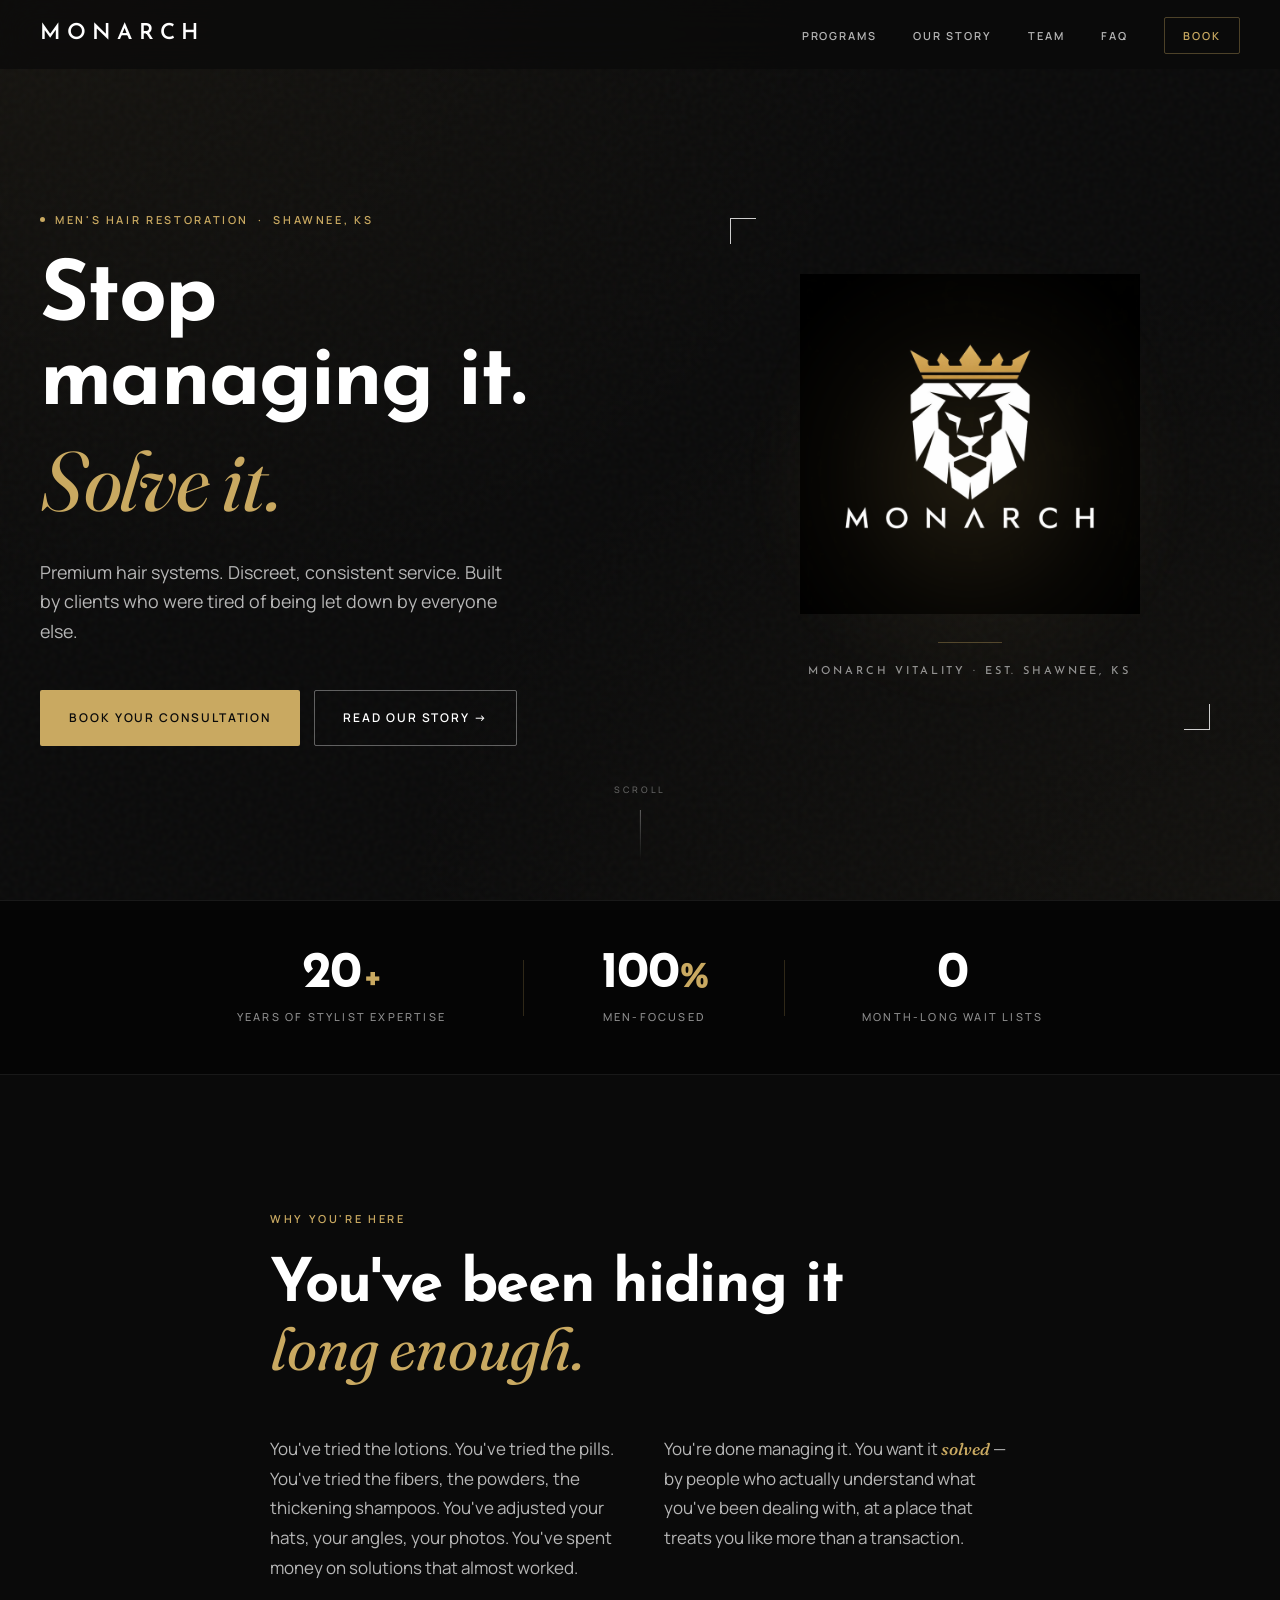
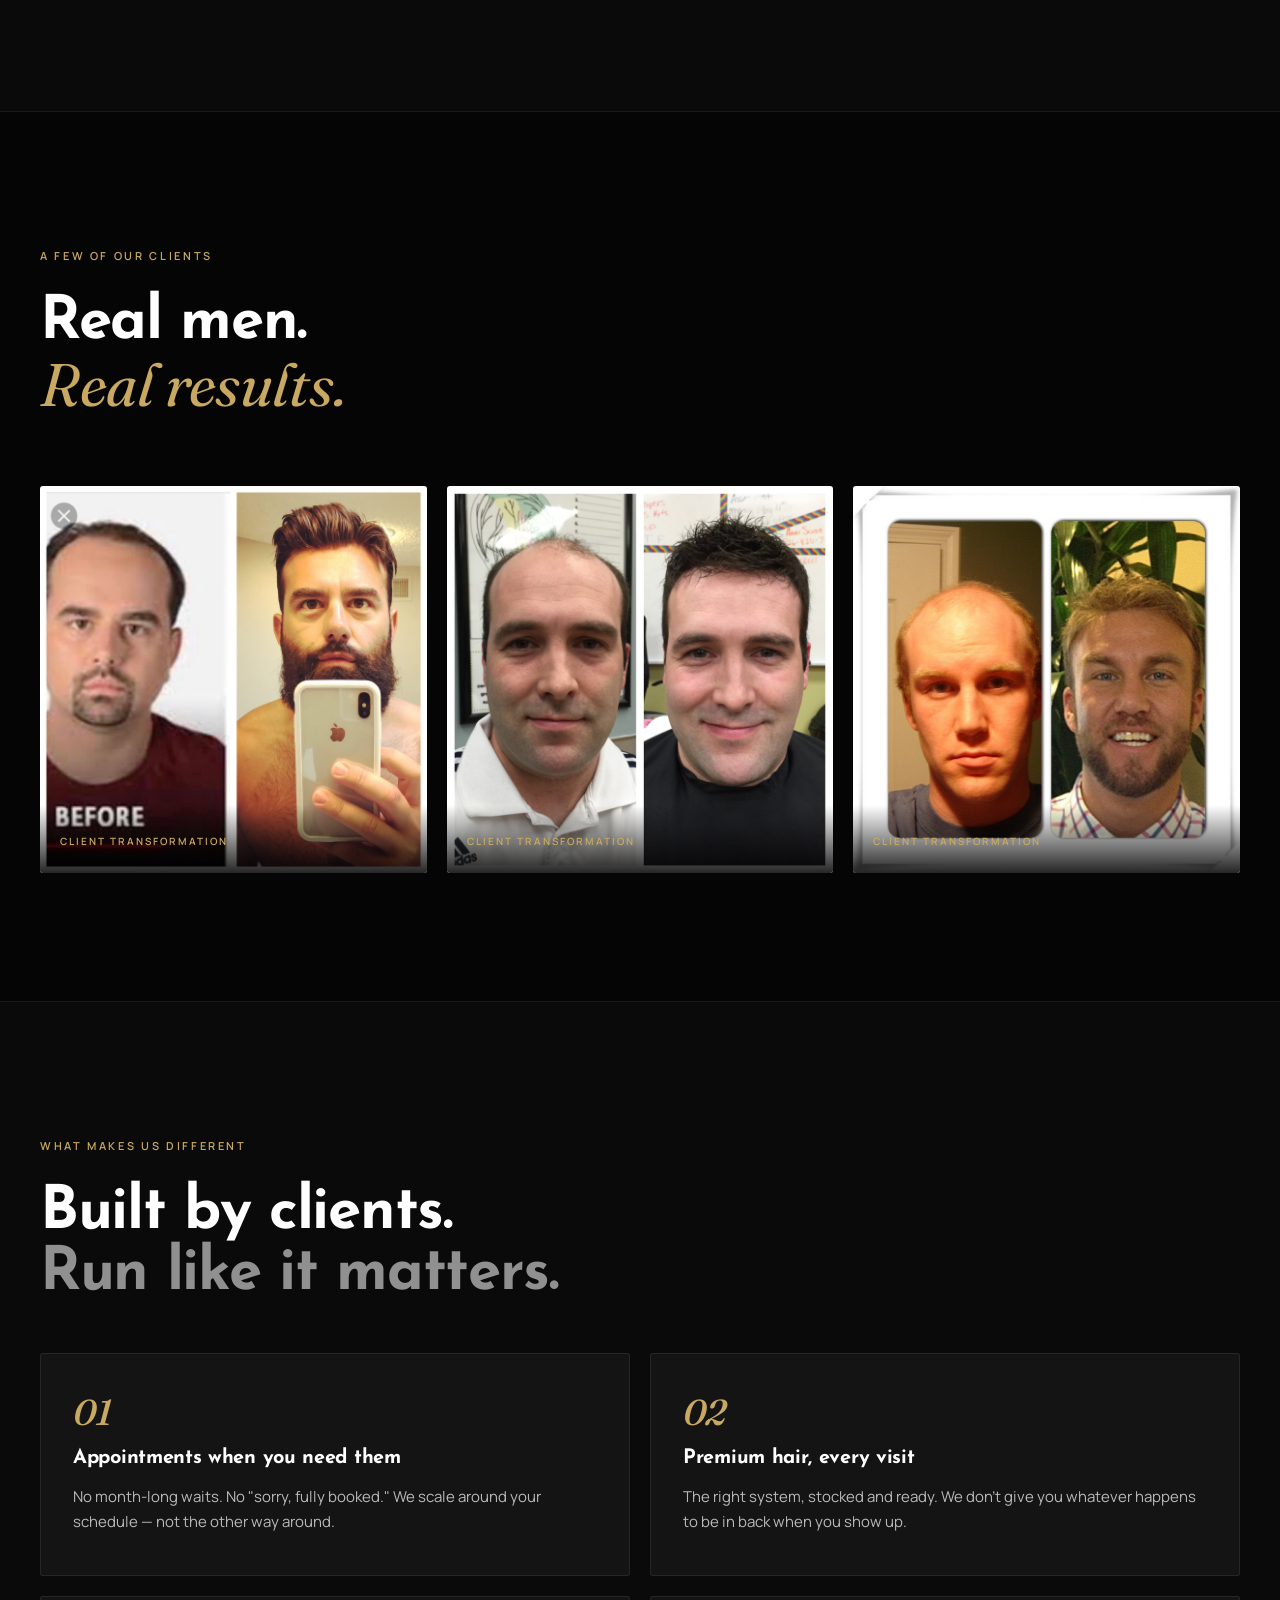
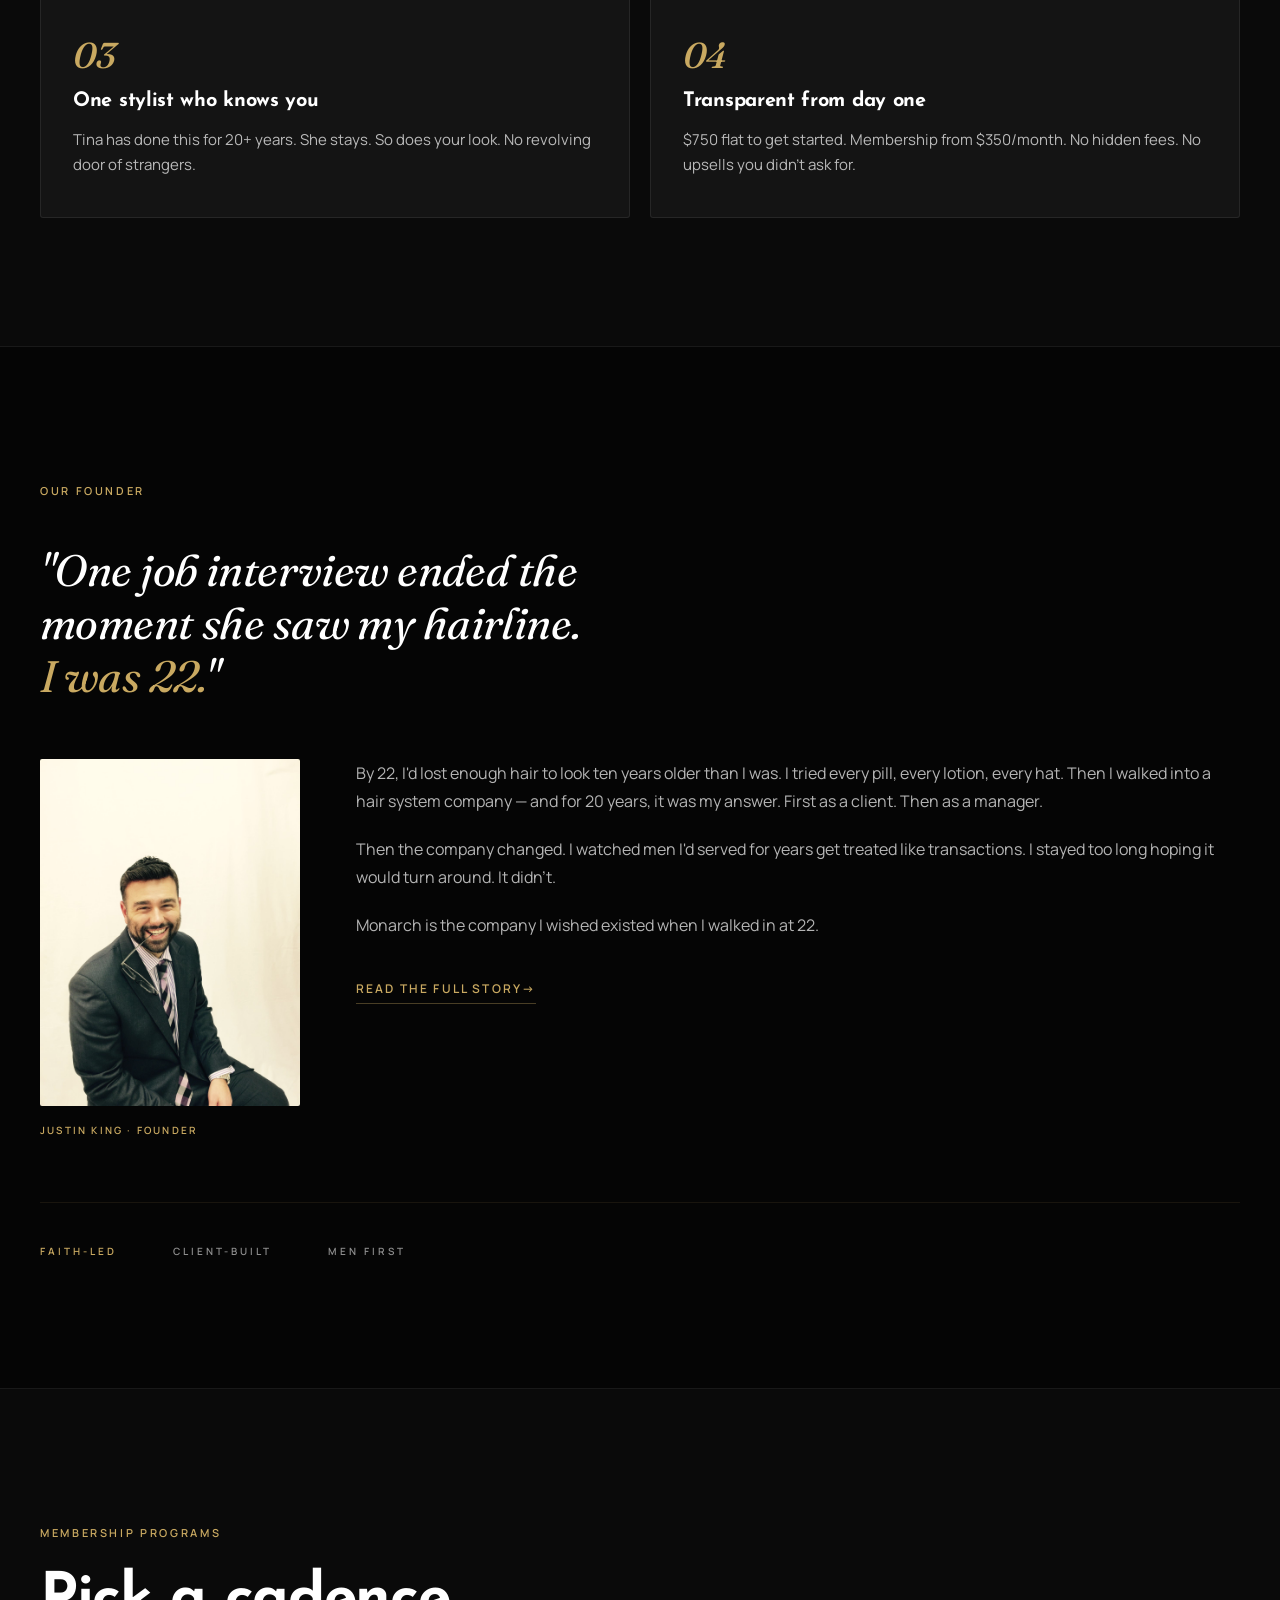
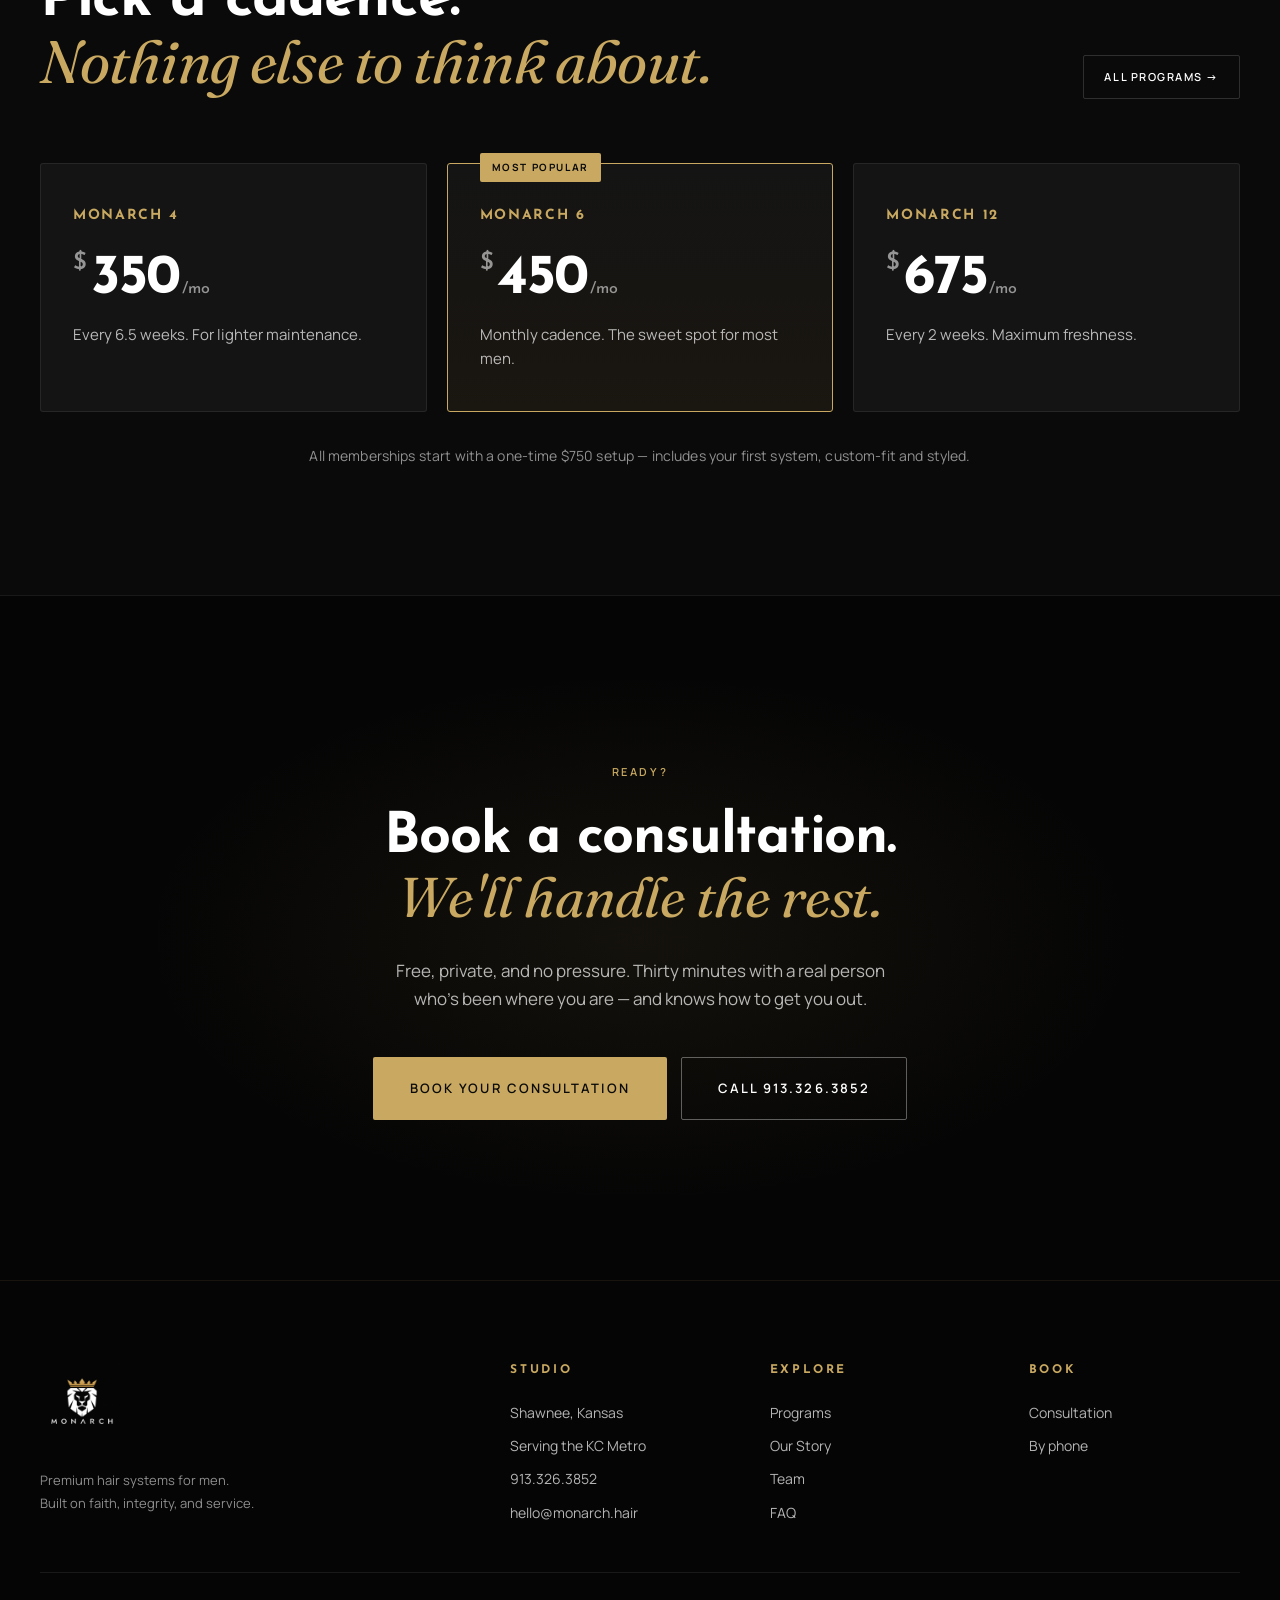
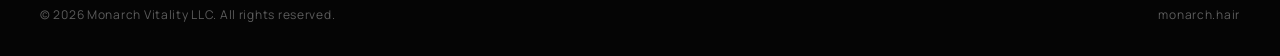
==== commit ea76472e: "Update" ====
--- a/index.html
+++ b/index.html
@@ -41,6 +41,7 @@
             <li><a href="programs.html">Programs</a></li>
             <li><a href="story.html">Our Story</a></li>
             <li><a href="team.html">Team</a></li>
+            <li><a href="faq.html">FAQ</a></li>
             <li><a href="book.html" class="nav__cta">Book</a></li>
         </ul>
     </div>
--- a/css/styles.css
+++ b/css/styles.css
@@ -3028,3 +3028,208 @@
         width: 100%;
     }
 }
+
+/* ============================================================
+   FAQ PAGE
+   ============================================================ */
+
+.faq-hero {
+    padding-top: 11rem;
+    padding-bottom: 5rem;
+    text-align: center;
+    border-bottom: 1px solid var(--white-08);
+}
+.faq-hero .eyebrow {
+    justify-content: center;
+}
+.faq-hero__headline {
+    font-family: var(--font-display);
+    font-weight: 700;
+    font-size: clamp(2.5rem, 6vw, 4.5rem);
+    line-height: 1.05;
+    letter-spacing: -0.02em;
+    color: var(--white);
+    margin: 1.75rem 0 1.5rem;
+}
+.faq-hero__headline .serif-italic {
+    font-weight: 400;
+    display: block;
+    line-height: 1.05;
+}
+.faq-hero__sub {
+    font-size: clamp(1.05rem, 1.4vw, 1.2rem);
+    line-height: 1.65;
+    color: var(--white-70);
+    max-width: 56ch;
+    margin: 0 auto 2.5rem;
+}
+
+/* Jump nav */
+.faq-hero__nav {
+    display: flex;
+    justify-content: center;
+    flex-wrap: wrap;
+    gap: 0.5rem 0.25rem;
+    padding-top: 1.5rem;
+    border-top: 1px solid var(--white-08);
+    max-width: 600px;
+    margin: 0 auto;
+}
+.faq-hero__nav a {
+    font-family: var(--font-display);
+    font-weight: 500;
+    font-size: 11px;
+    letter-spacing: 0.22em;
+    text-transform: uppercase;
+    color: var(--white-55);
+    text-decoration: none;
+    padding: 0.5rem 1rem;
+    border: 1px solid transparent;
+    transition: color 0.2s, border-color 0.2s;
+}
+.faq-hero__nav a:hover {
+    color: var(--gold);
+    border-color: var(--gold-muted);
+}
+
+/* FAQ section grouping */
+.faq-section {
+    padding-top: clamp(3.5rem, 6vw, 5rem);
+    padding-bottom: clamp(3.5rem, 6vw, 5rem);
+    border-bottom: 1px solid var(--white-08);
+    scroll-margin-top: 6rem;
+}
+.faq-section--alt {
+    background:
+        radial-gradient(ellipse at top right, rgba(201, 169, 97, 0.025) 0%, transparent 55%),
+        var(--black-deep);
+}
+
+.faq-group__head {
+    display: flex;
+    align-items: baseline;
+    gap: 1rem;
+    margin-bottom: 2.5rem;
+    padding-bottom: 1.25rem;
+    border-bottom: 1px solid var(--gold-muted);
+}
+.faq-group__num {
+    font-family: var(--font-display);
+    font-weight: 500;
+    font-size: 0.85rem;
+    letter-spacing: 0.22em;
+    color: var(--gold);
+}
+.faq-group__title {
+    font-family: var(--font-display);
+    font-weight: 700;
+    font-size: clamp(1.5rem, 2.5vw, 2rem);
+    color: var(--white);
+    letter-spacing: -0.015em;
+    margin: 0;
+}
+
+/* Individual Q&A — accordion */
+.faq-item {
+    border-bottom: 1px solid var(--white-08);
+    padding: 0;
+}
+.faq-item:last-child {
+    border-bottom: none;
+}
+
+.faq-item summary {
+    cursor: pointer;
+    list-style: none;
+    padding: 1.5rem 3rem 1.5rem 0;
+    position: relative;
+    font-family: var(--font-display);
+    font-weight: 500;
+    font-size: clamp(1.05rem, 1.5vw, 1.2rem);
+    line-height: 1.4;
+    color: var(--white);
+    letter-spacing: -0.005em;
+    transition: color 0.2s;
+    user-select: none;
+}
+.faq-item summary::-webkit-details-marker {
+    display: none;
+}
+.faq-item summary:hover {
+    color: var(--gold);
+}
+
+/* Accordion icon — animated plus to minus */
+.faq-item summary::after {
+    content: '';
+    position: absolute;
+    right: 0.5rem;
+    top: 50%;
+    width: 14px;
+    height: 14px;
+    transform: translateY(-50%);
+    background-image: url("data:image/svg+xml,%3Csvg xmlns='http://www.w3.org/2000/svg' viewBox='0 0 24 24' fill='none' stroke='%23C9A961' stroke-width='2' stroke-linecap='round' stroke-linejoin='round'%3E%3Cline x1='12' y1='5' x2='12' y2='19'/%3E%3Cline x1='5' y1='12' x2='19' y2='12'/%3E%3C/svg%3E");
+    background-repeat: no-repeat;
+    background-position: center;
+    background-size: contain;
+    transition: transform 0.3s var(--ease-out);
+}
+.faq-item[open] summary::after {
+    background-image: url("data:image/svg+xml,%3Csvg xmlns='http://www.w3.org/2000/svg' viewBox='0 0 24 24' fill='none' stroke='%23C9A961' stroke-width='2' stroke-linecap='round' stroke-linejoin='round'%3E%3Cline x1='5' y1='12' x2='19' y2='12'/%3E%3C/svg%3E");
+    transform: translateY(-50%) rotate(180deg);
+}
+
+.faq-item__answer {
+    padding: 0 3rem 1.75rem 0;
+    max-width: 64ch;
+}
+.faq-item__answer p {
+    font-family: var(--font-body);
+    font-weight: 400;
+    font-size: 1rem;
+    line-height: 1.7;
+    color: var(--white-80);
+    margin: 0 0 0.75rem;
+}
+.faq-item__answer p:last-child {
+    margin-bottom: 0;
+}
+.faq-item__answer a:not(.link-arrow) {
+    color: var(--gold);
+    text-decoration: underline;
+    text-decoration-color: var(--gold-muted);
+    text-underline-offset: 3px;
+    transition: text-decoration-color 0.2s;
+}
+.faq-item__answer a:not(.link-arrow):hover {
+    text-decoration-color: var(--gold);
+}
+.faq-item__answer .link-arrow {
+    display: inline-block;
+    margin-top: 0.5rem;
+    font-size: 11px;
+}
+
+/* ============================================================
+   FAQ RESPONSIVE
+   ============================================================ */
+@media (max-width: 768px) {
+    .faq-hero {
+        padding-top: 8rem;
+        padding-bottom: 3.5rem;
+    }
+    .faq-hero__nav {
+        gap: 0.5rem;
+    }
+    .faq-hero__nav a {
+        padding: 0.4rem 0.7rem;
+        font-size: 10px;
+    }
+    .faq-item summary {
+        padding-right: 2.25rem;
+        font-size: 1rem;
+    }
+    .faq-item__answer {
+        padding-right: 0.5rem;
+    }
+}
